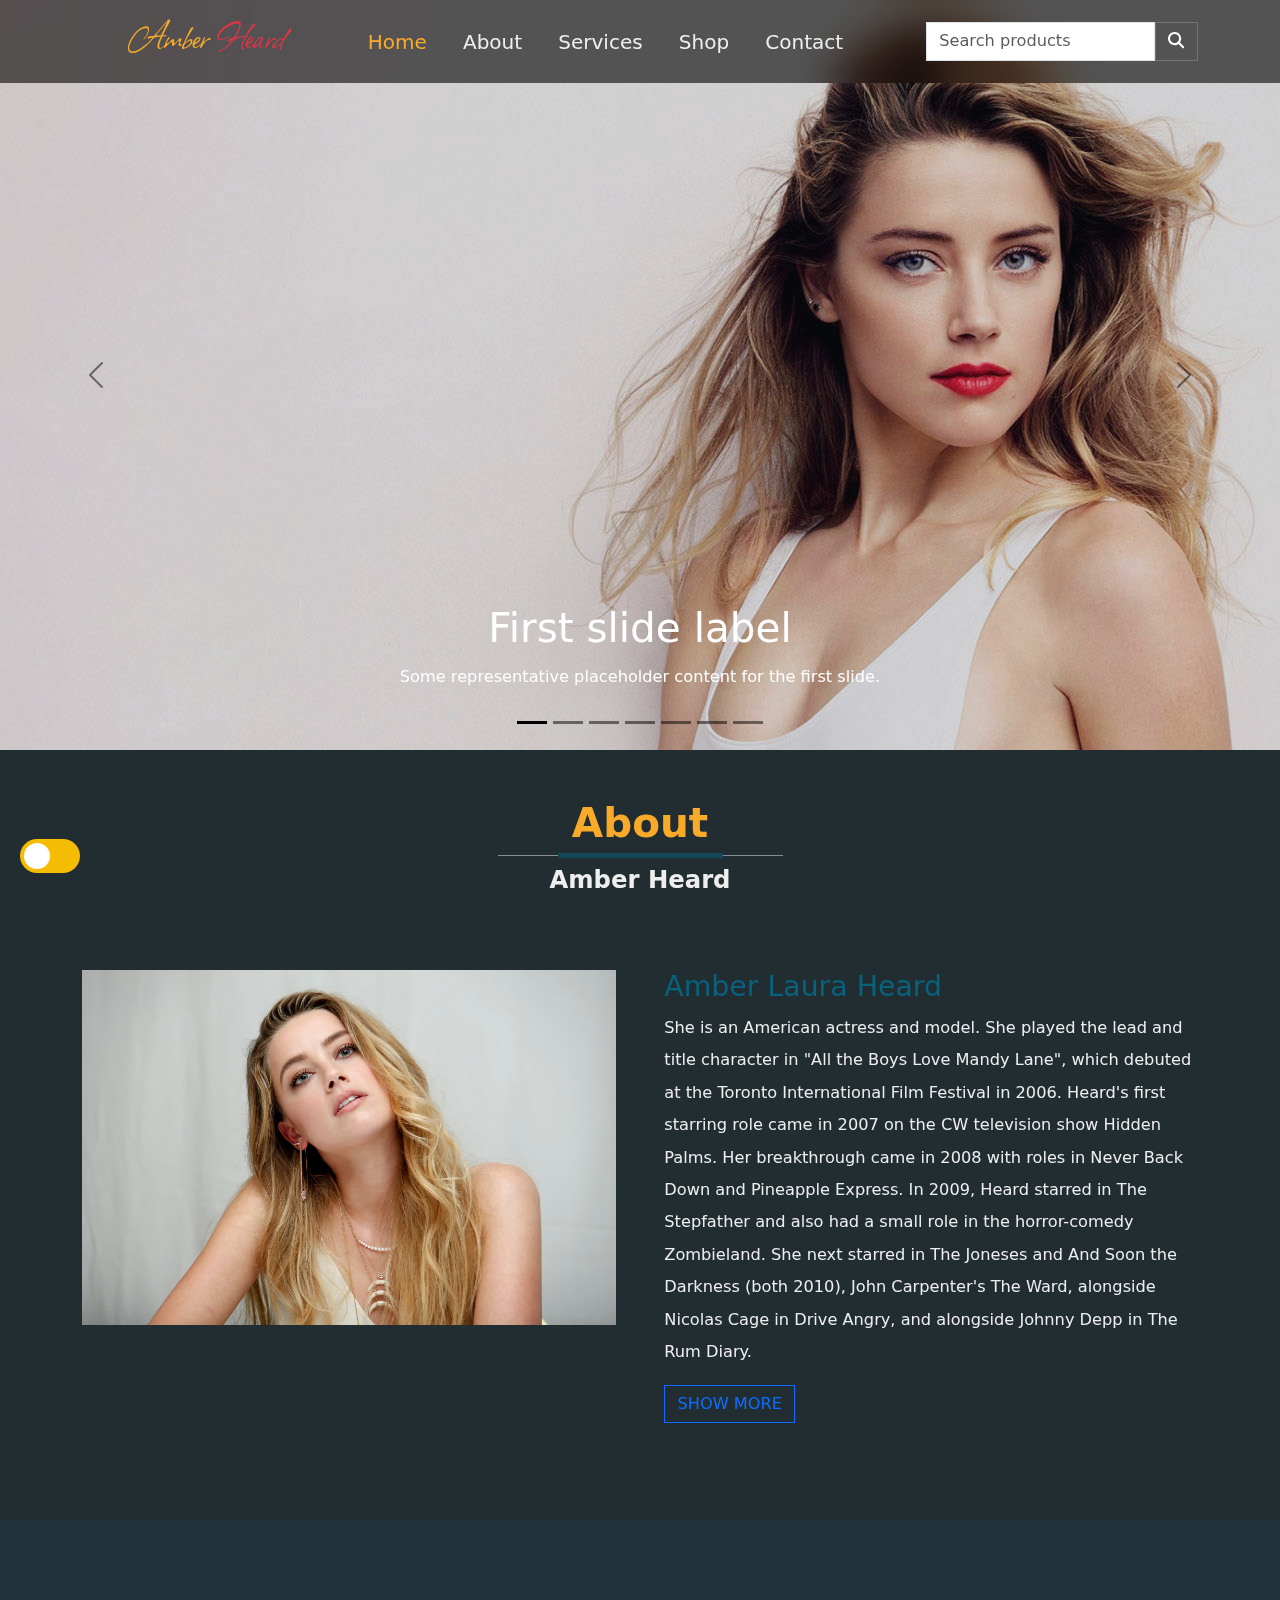
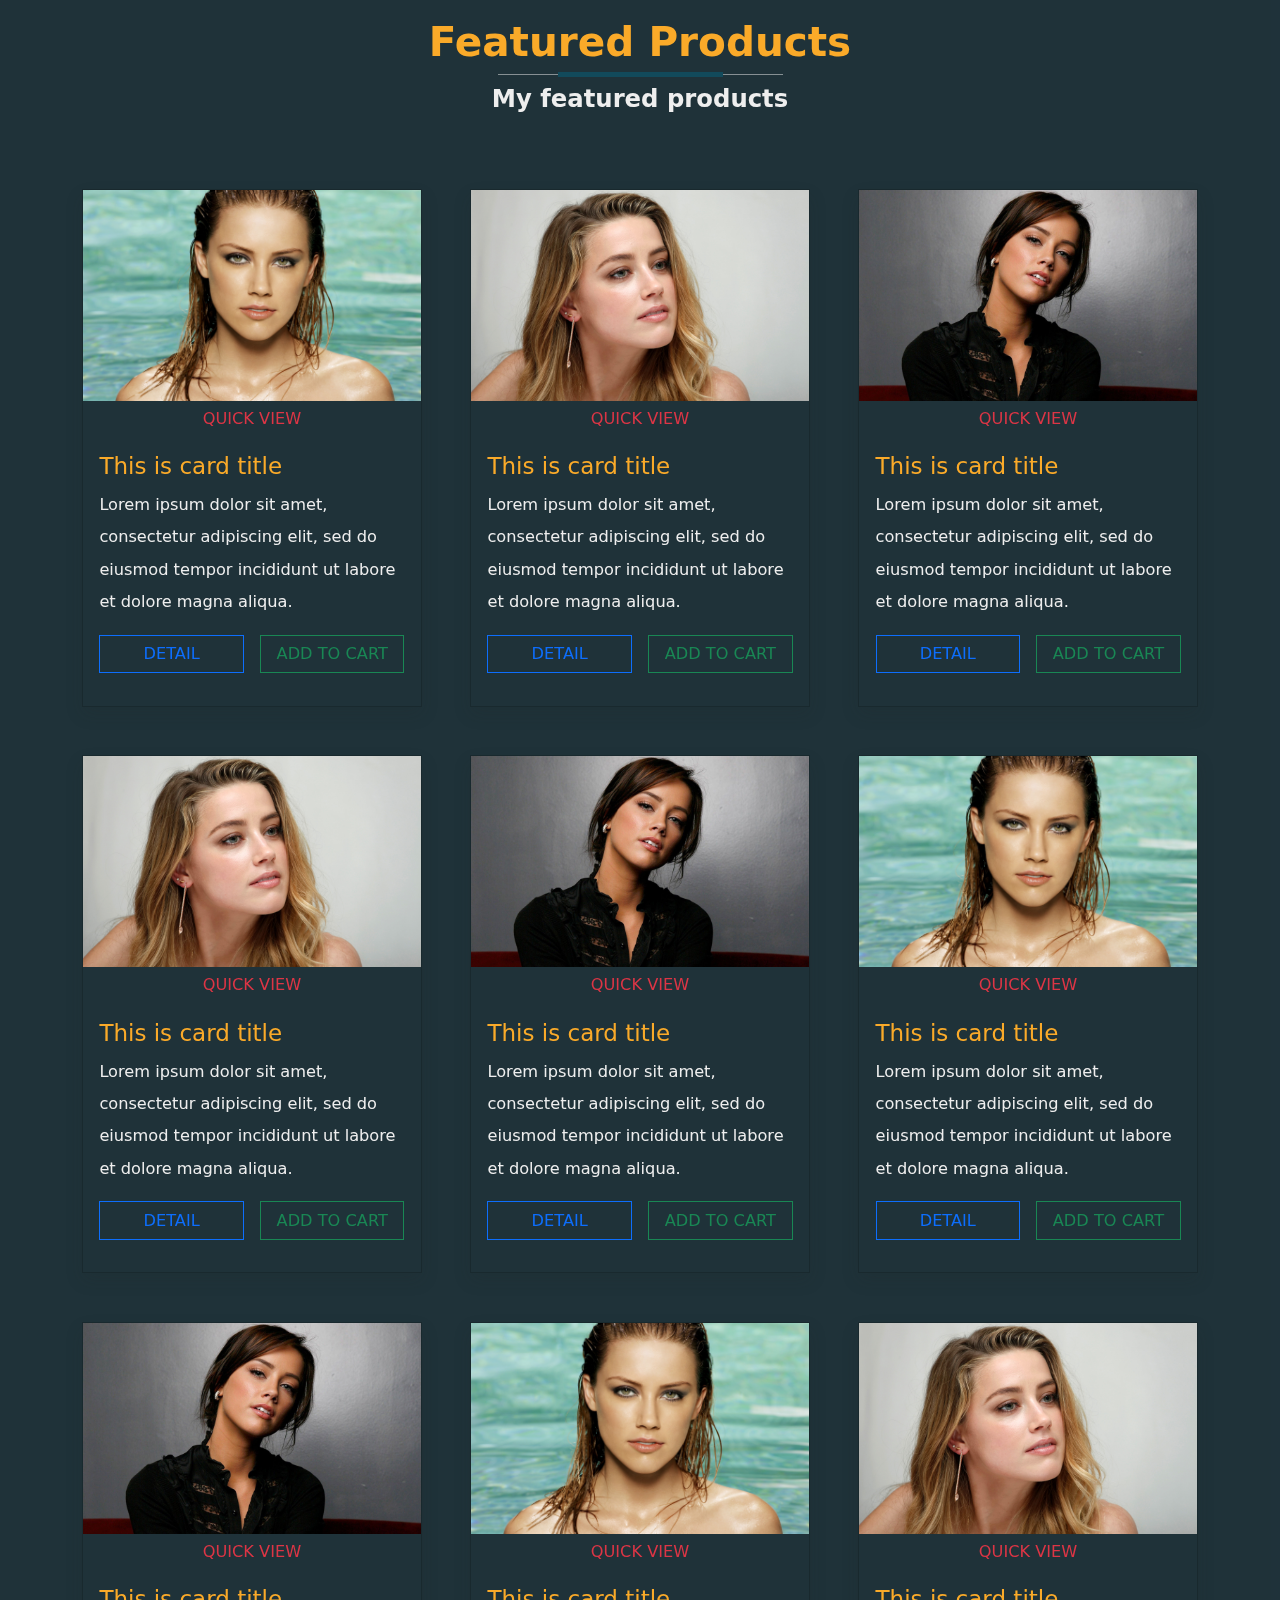
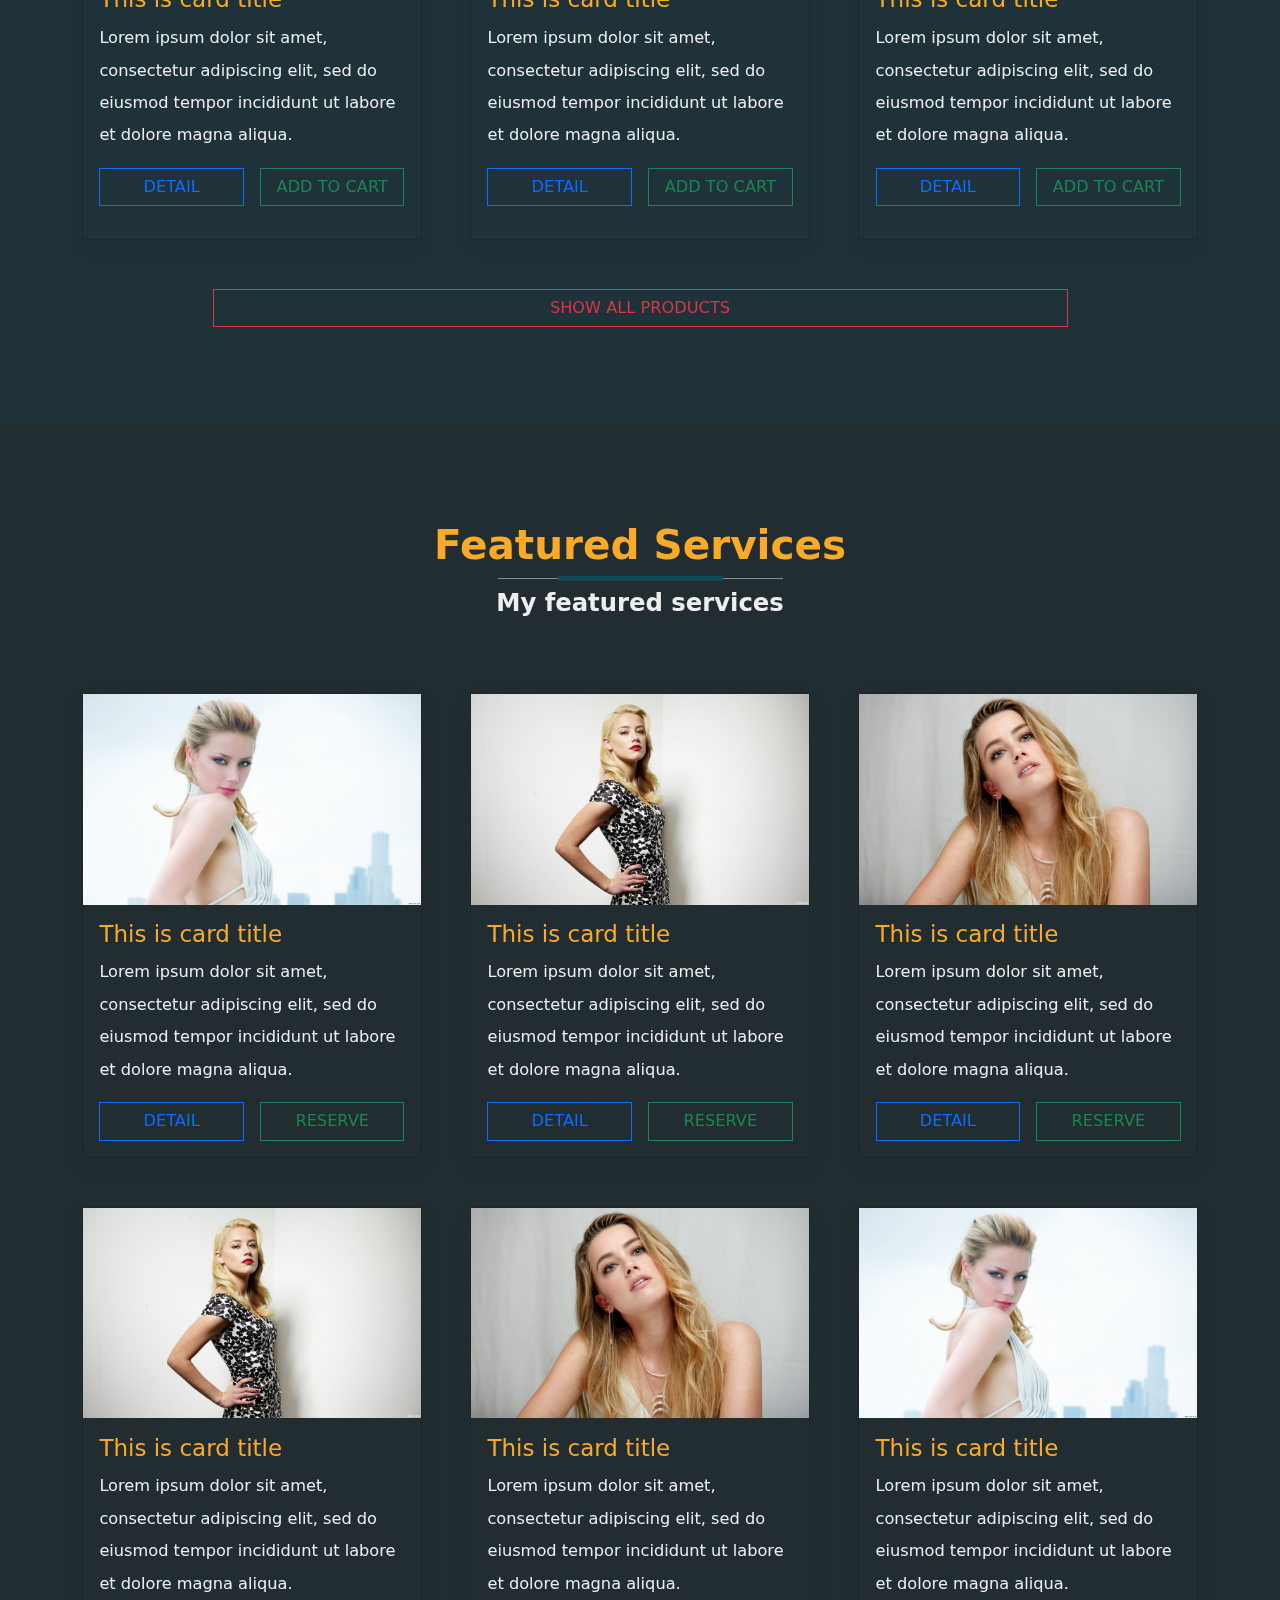
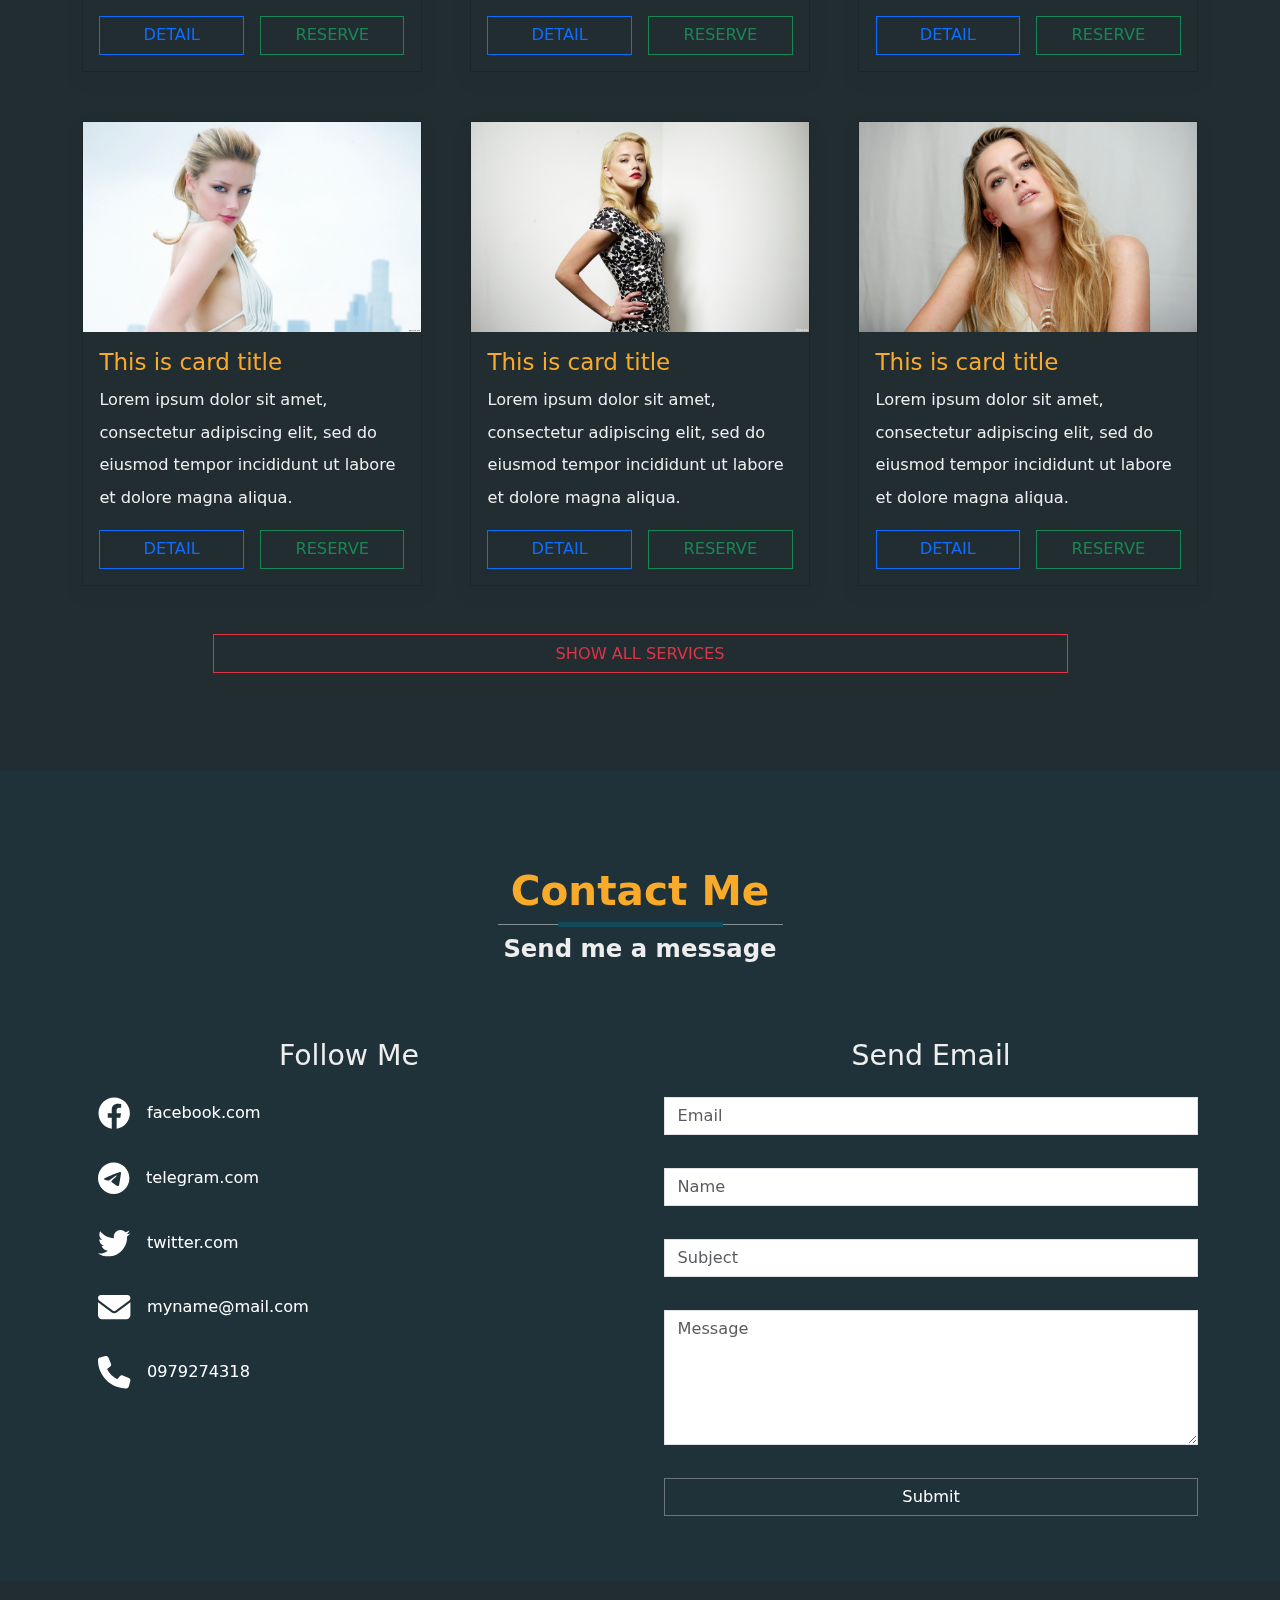
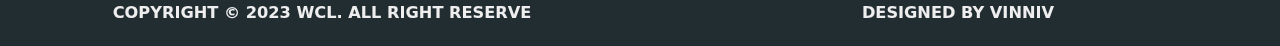
==== index.html @ 9880ac0d "02202023-3" ====
<!DOCTYPE html>
<html lang="en">

<head>
    <meta charset="UTF-8">
    <meta http-equiv="X-UA-Compatible" content="IE=edge">
    <meta name="viewport" content="width=device-width, initial-scale=1.0">
    <link rel="stylesheet" href="../css/bootstrap.min.css">
    <link rel="stylesheet" href="../css/style.css">
    <link rel="stylesheet" href="../css/toggle-mode.css">
    <link rel="stylesheet" href="../libs/font-awesome/css/all.min.css" class="rel">
    <link rel="stylesheet" href="../libs/animate/css/animate.min.css" class="rel">
    <title>Our CMS</title>
</head>

<body class="dark-mode">
    <div class="container-fluid p-0">
        <header>
            <div class="container-fluid v-bg-filter fixed-top">
                <div class="row">
                    <nav class="navbar navbar-expand-lg">
                        <div class="container">
                            <a id="logo" class="navbar-brand fw-bolder" href="./index.html">
                                <h1 class="v-color-link font-alison fs-1 px-5">Amber <span
                                        class="text-danger">Heard</span></h1>
                            </a>
                            <button class="navbar-toggler" type="button" data-bs-toggle="collapse"
                                data-bs-target="#navbarSupportedContent" aria-controls="navbarSupportedContent"
                                aria-expanded="false" aria-label="Toggle navigation">
                                <span class="navbar-toggler-icon"></span>
                            </button>
                            <div class="collapse navbar-collapse" id="navbarSupportedContent">
                                <ul class="navbar-nav me-auto mb-2 mb-lg-0">
                                    <li class="v-nav-item nav-item">
                                        <a class="v-nav-link nav-link v-active active" aria-current="page"
                                            href="./index.html">Home</a>
                                    </li>
                                    <li class="v-nav-item nav-item ">
                                        <a class="v-nav-link nav-link" href="./about.html">About</a>
                                    </li>
                                    <li class="v-nav-item nav-item ">
                                        <a class="v-nav-link nav-link" href="./services.html" role="button">
                                            Services
                                        </a>
                                    </li>
                                    <li class="v-nav-item nav-item ">
                                        <a class="v-nav-link nav-link" href="./shop.html" role="button">
                                            Shop
                                        </a>
                                    </li>
                                    <li class="v-nav-item nav-item">
                                        <a class="v-nav-link nav-link" href="./contact.html" role="button">
                                            Contact
                                        </a>
                                    </li>
                                </ul>
                                <form class="d-flex" role="search">
                                    <input class="form-control rounded-0" type="search" placeholder="Search products"
                                        aria-label="Search">
                                    <button class="btn btn-outline-secondary text-white rounded-0" type="submit"><i
                                            class="fa-solid fa-search"></i></button>
                                </form>
                            </div>
                        </div>
                    </nav>

                </div>
            </div>
        </header>
        <main>
            <div class="container-fluid p-0 h-50">
                <section id="slider" class="bg-dark ">
                    <div id="carouselExampleDark" class="carousel slide carousel-dark">
                        <div class="carousel-indicators">
                            <button type="button" data-bs-target="#carouselExampleDark" data-bs-slide-to="0"
                                class="active v-text-color" aria-current="true" aria-label="Slide 1"></button>
                            <button type="button" data-bs-target="#carouselExampleDark" data-bs-slide-to="1"
                                class="v-text-color" aria-label="Slide 2"></button>
                            <button type="button" data-bs-target="#carouselExampleDark" data-bs-slide-to="2"
                                class="v-text-color" aria-label="Slide 3"></button>
                            <button type="button" data-bs-target="#carouselExampleDark" data-bs-slide-to="3"
                                class="v-text-color" aria-label="Slide 4"></button>
                            <button type="button" data-bs-target="#carouselExampleDark" data-bs-slide-to="4"
                                class="v-text-color" aria-label="Slide 5"></button>
                            <button type="button" data-bs-target="#carouselExampleDark" data-bs-slide-to="5"
                                class="v-text-color" aria-label="Slide 6"></button>
                            <button type="button" data-bs-target="#carouselExampleDark" data-bs-slide-to="6"
                                class="v-text-color" aria-label="Slide 7"></button>
                        </div>
                        <div class="carousel-inner">
                            <div class="carousel-item active">
                                <img src="../images/1.jpg" class="d-block h-100" alt="...">
                                <div class="carousel-caption d-none d-md-block">
                                    <h5 class="fs-1 text-white">First slide label</h5>
                                    <p class="text-white">Some representative placeholder content for the first slide.
                                    </p>
                                </div>
                            </div>
                            <div class="carousel-item">
                                <img src="../images/2.jpg" class="d-block h-100" alt="...">
                                <div class="carousel-caption d-none d-md-block">
                                    <h5 class="fs-1 text-white">Second slide label</h5>
                                    <p class="text-white">Some representative placeholder content for the second slide.
                                    </p>
                                </div>
                            </div>
                            <div class="carousel-item">
                                <img src="../images/3.jpg" class="d-block h-100" alt="...">
                                <div class="carousel-caption d-none d-md-block">
                                    <h5 class="fs-1 text-white">Third slide label</h5>
                                    <p class="text-white">Some representative placeholder content for the third slide.
                                    </p>
                                </div>
                            </div>
                            <div class="carousel-item">
                                <img src="../images/4.jpg" class="d-block h-100" alt="...">
                                <div class="carousel-caption d-none d-md-block">
                                    <h5 class="fs-1 text-white">First slide label</h5>
                                    <p class="text-white">Some representative placeholder content for the first slide.
                                    </p>
                                </div>
                            </div>
                            <div class="carousel-item">
                                <img src="../images/5.jpg" class="d-block h-100" alt="...">
                                <div class="carousel-caption d-none d-md-block">
                                    <h5 class="fs-1 text-white">Second slide label</h5>
                                    <p class="text-white">Some representative placeholder content for the second slide.
                                    </p>
                                </div>
                            </div>
                            <div class="carousel-item">
                                <img src="../images/6.jpg" class="d-block h-100 w-auto" alt="...">
                                <div class="carousel-caption d-none d-md-block">
                                    <h5 class="fs-1 text-white">Third slide label</h5>
                                    <p class="text-white">Some representative placeholder content for the third slide.
                                    </p>
                                </div>
                            </div>
                            <div class="carousel-item">
                                <img src="../images/7.jpg" class="d-block h-100" alt="...">
                                <div class="carousel-caption d-none d-md-block">
                                    <h5 class="fs-1 text-white">Third slide label</h5>
                                    <p class="text-white">Some representative placeholder content for the third slide.
                                    </p>
                                </div>
                            </div>
                        </div>
                        <button class="carousel-control-prev" type="button" data-bs-target="#carouselExampleDark"
                            data-bs-slide="prev">
                            <span class="carousel-control-prev-icon" aria-hidden="true"></span>
                            <span class="visually-hidden">Previous</span>
                        </button>
                        <button class="carousel-control-next" type="button" data-bs-target="#carouselExampleDark"
                            data-bs-slide="next">
                            <span class="carousel-control-next-icon" aria-hidden="true"></span>
                            <span class="visually-hidden">Next</span>
                        </button>
                    </div>
                </section>
                <section id="about" class="py-5" data-theme="light">
                    <div class="container">
                        <div class="row text-center justify-content-center">
                            <h2 class="v-color-link font-inter fs-1 fw-bolder">About</h2>
                            <div class="w-25 v-divider"><span></span></div>
                            <p class="font-inter fs-4 fw-bold">Amber Heard</p>

                        </div>
                        <div class="row g-5 py-5">
                            <div class="col-md-6 col-sm-12">
                                <img src="../images/796149.jpg" alt="" width="100%">
                            </div>
                            <div class="col-md-6 col-sm-12 ">
                                <h3 class="v-color-title fs-3 ">Amber Laura Heard</h3>
                                <p>
                                    She is an American actress and model.
                                    She played the lead and title character in "All the Boys Love Mandy Lane", which
                                    debuted at the Toronto International Film Festival in 2006.
                                    Heard's first starring role came in 2007 on the CW television show Hidden Palms.
                                    Her breakthrough came in 2008 with roles in Never Back Down and Pineapple Express.
                                    In 2009, Heard starred in The Stepfather and also had a small role in the
                                    horror-comedy Zombieland.
                                    She next starred in The Joneses and And Soon the Darkness (both 2010), John
                                    Carpenter's The Ward,
                                    alongside Nicolas Cage in Drive Angry, and alongside Johnny Depp in The Rum Diary.
                                </p>
                                <a href="#" class="btn btn-outline-primary rounded-0"> <span class="text-uppercase">Show
                                        more</span></a>
                            </div>
                        </div>
                    </div>
                </section>
                <section id="featured" class="py-5 v-bg-highlight">
                    <div class="container">
                        <div class="row text-center justify-content-center py-5">
                            <h2 class="v-color-link font-inter fs-1 fw-bolder">Featured Products</h2>
                            <div class="w-25 v-divider"><span></span></div>
                            <p class="font-inter fs-4 fw-bold">My featured products</p>
                        </div>
                        <div class="row">
                            <div class="container">
                                <div class="row g-5 justify-content-center">
                                    <!--Start Item-->
                                    <div class="col-sm-12 col-md-6 col-lg-4">
                                        <div class="card rounded-0 bg-transparent shadow">
                                            <img src="../images/p1.jpg" alt="" width="100%" height="auto" />
                                            <div class="card-body pt-0 px-0">
                                                <button type="button"
                                                    class="btn btn-outline-danger border-0 rounded-0 w-100 text-uppercase"
                                                    data-bs-toggle="modal" data-bs-target="#quickViewContainer">
                                                    Quick View
                                                </button>
                                                <div class="p-3 card-content">
                                                    <h3 class="v-color-link">This is card title</h3>
                                                    <p class="card-text">Lorem ipsum dolor sit amet, consectetur
                                                        adipiscing elit, sed do eiusmod tempor incididunt ut labore et
                                                        dolore magna aliqua.
                                                    </p>
                                                    <div class="row g-3">
                                                        <div class="col-sm-6">
                                                            <a href="#" class="btn btn-outline-primary rounded-0 w-100">
                                                                <span class="text-uppercase">Detail</span>
                                                            </a>
                                                        </div>
                                                        <div class="col-sm-6">
                                                            <a href="#"
                                                                class="btn btn-outline-success rounded-0 w-100 ">
                                                                <span class="text-uppercase">Add to cart</span>
                                                            </a>
                                                        </div>
                                                    </div>
                                                </div>
                                            </div>
                                        </div>
                                    </div>
                                    <!--End Item-->
                                    <!--Start Item-->
                                    <div class="col-sm-12 col-md-6 col-lg-4">
                                        <div class="card rounded-0 bg-transparent shadow">
                                            <img src="../images/p2.jpg" alt="" width="100%" height="auto" />
                                            <div class="card-body pt-0 px-0">
                                                <button type="button"
                                                    class="btn btn-outline-danger border-0 rounded-0 w-100 text-uppercase"
                                                    data-bs-toggle="modal" data-bs-target="#quickViewContainer">
                                                    Quick View
                                                </button>
                                                <div class="p-3 card-content">
                                                    <h3 class="v-color-link">This is card title</h3>
                                                    <p class="card-text">Lorem ipsum dolor sit amet, consectetur
                                                        adipiscing elit, sed do eiusmod tempor incididunt ut labore et
                                                        dolore magna
                                                        aliqua.
                                                    </p>
                                                    <div class="row g-3">
                                                        <div class="col-sm-6">
                                                            <a href="#" class="btn btn-outline-primary rounded-0 w-100">
                                                                <span class="text-uppercase">Detail</span>
                                                            </a>
                                                        </div>
                                                        <div class="col-sm-6">
                                                            <a href="#"
                                                                class="btn btn-outline-success rounded-0 w-100 ">
                                                                <span class="text-uppercase">Add to cart</span>
                                                            </a>
                                                        </div>
                                                    </div>
                                                </div>
                                            </div>
                                        </div>
                                    </div>
                                    <!--End Item-->
                                    <!--Start Item-->
                                    <div class="col-sm-12 col-md-6 col-lg-4">
                                        <div class="card rounded-0 bg-transparent shadow">
                                            <img src="../images/p4.jpg" alt="" width="100%" height="auto" />
                                            <div class="card-body pt-0 px-0">
                                                <button type="button"
                                                    class="btn btn-outline-danger border-0 rounded-0 w-100 text-uppercase"
                                                    data-bs-toggle="modal" data-bs-target="#quickViewContainer">
                                                    Quick View
                                                </button>
                                                <div class="p-3 card-content">
                                                    <h3 class="v-color-link">This is card title</h3>
                                                    <p class="card-text">Lorem ipsum dolor sit amet, consectetur
                                                        adipiscing elit, sed do eiusmod tempor incididunt ut labore et
                                                        dolore magna
                                                        aliqua.
                                                    </p>
                                                    <div class="row g-3">
                                                        <div class="col-sm-6">
                                                            <a href="#" class="btn btn-outline-primary rounded-0 w-100">
                                                                <span class="text-uppercase">Detail</span>
                                                            </a>
                                                        </div>
                                                        <div class="col-sm-6">
                                                            <a href="#"
                                                                class="btn btn-outline-success rounded-0 w-100 ">
                                                                <span class="text-uppercase">Add to cart</span>
                                                            </a>
                                                        </div>
                                                    </div>
                                                </div>
                                            </div>
                                        </div>
                                    </div>
                                    <!--End Item-->
                                    <!--Start Item-->
                                    <div class="col-sm-12 col-md-6 col-lg-4">
                                        <div class="card rounded-0 bg-transparent shadow">
                                            <img src="../images/p2.jpg" alt="" width="100%" height="auto" />
                                            <div class="card-body pt-0 px-0">
                                                <button type="button"
                                                    class="btn btn-outline-danger border-0 rounded-0 w-100 text-uppercase"
                                                    data-bs-toggle="modal" data-bs-target="#quickViewContainer">
                                                    Quick View
                                                </button>
                                                <div class="p-3 card-content">
                                                    <h3 class="v-color-link">This is card title</h3>
                                                    <p class="card-text">Lorem ipsum dolor sit amet, consectetur
                                                        adipiscing elit, sed do eiusmod tempor incididunt ut labore et
                                                        dolore magna
                                                        aliqua.
                                                    </p>
                                                    <div class="row g-3">
                                                        <div class="col-sm-6">
                                                            <a href="#" class="btn btn-outline-primary rounded-0 w-100">
                                                                <span class="text-uppercase">Detail</span>
                                                            </a>
                                                        </div>
                                                        <div class="col-sm-6">
                                                            <a href="#"
                                                                class="btn btn-outline-success rounded-0 w-100 ">
                                                                <span class="text-uppercase">Add to cart</span>
                                                            </a>
                                                        </div>
                                                    </div>
                                                </div>
                                            </div>
                                        </div>
                                    </div>
                                    <!--End Item-->
                                    <!--Start Item-->
                                    <div class="col-sm-12 col-md-6 col-lg-4">
                                        <div class="card rounded-0 bg-transparent shadow">
                                            <img src="../images/p4.jpg" alt="" width="100%" height="auto" />
                                            <div class="card-body pt-0 px-0">
                                                <button type="button"
                                                    class="btn btn-outline-danger border-0 rounded-0 w-100 text-uppercase"
                                                    data-bs-toggle="modal" data-bs-target="#quickViewContainer">
                                                    Quick View
                                                </button>
                                                <div class="p-3 card-content">
                                                    <h3 class="v-color-link">This is card title</h3>
                                                    <p class="card-text">Lorem ipsum dolor sit amet, consectetur
                                                        adipiscing elit, sed do eiusmod tempor incididunt ut labore et
                                                        dolore magna
                                                        aliqua.
                                                    </p>
                                                    <div class="row g-3">
                                                        <div class="col-sm-6">
                                                            <a href="#" class="btn btn-outline-primary rounded-0 w-100">
                                                                <span class="text-uppercase">Detail</span>
                                                            </a>
                                                        </div>
                                                        <div class="col-sm-6">
                                                            <a href="#"
                                                                class="btn btn-outline-success rounded-0 w-100 ">
                                                                <span class="text-uppercase">Add to cart</span>
                                                            </a>
                                                        </div>
                                                    </div>
                                                </div>
                                            </div>
                                        </div>
                                    </div>
                                    <!--End Item-->
                                    <!--Start Item-->
                                    <div class="col-sm-12 col-md-6 col-lg-4">
                                        <div class="card rounded-0 bg-transparent shadow">
                                            <img src="../images/p1.jpg" alt="" width="100%" height="auto" />
                                            <div class="card-body pt-0 px-0">
                                                <button type="button"
                                                    class="btn btn-outline-danger border-0 rounded-0 w-100 text-uppercase"
                                                    data-bs-toggle="modal" data-bs-target="#quickViewContainer">
                                                    Quick View
                                                </button>
                                                <div class="p-3 card-content">
                                                    <h3 class="v-color-link">This is card title</h3>
                                                    <p class="card-text">Lorem ipsum dolor sit amet, consectetur
                                                        adipiscing elit, sed do eiusmod tempor incididunt ut labore et
                                                        dolore magna
                                                        aliqua.
                                                    </p>
                                                    <div class="row g-3">
                                                        <div class="col-sm-6">
                                                            <a href="#" class="btn btn-outline-primary rounded-0 w-100">
                                                                <span class="text-uppercase">Detail</span>
                                                            </a>
                                                        </div>
                                                        <div class="col-sm-6">
                                                            <a href="#"
                                                                class="btn btn-outline-success rounded-0 w-100 ">
                                                                <span class="text-uppercase">Add to cart</span>
                                                            </a>
                                                        </div>
                                                    </div>
                                                </div>
                                            </div>
                                        </div>
                                    </div>
                                    <!--End Item-->
                                    <!--Start Item-->
                                    <div class="col-sm-12 col-md-6 col-lg-4">
                                        <div class="card rounded-0 bg-transparent shadow">
                                            <img src="../images/p4.jpg" alt="" width="100%" height="auto" />
                                            <div class="card-body pt-0 px-0">
                                                <button type="button"
                                                    class="btn btn-outline-danger border-0 rounded-0 w-100 text-uppercase"
                                                    data-bs-toggle="modal" data-bs-target="#quickViewContainer">
                                                    Quick View
                                                </button>
                                                <div class="p-3 card-content">
                                                    <h3 class="v-color-link">This is card title</h3>
                                                    <p class="card-text">Lorem ipsum dolor sit amet, consectetur
                                                        adipiscing elit, sed do eiusmod tempor incididunt ut labore et
                                                        dolore magna
                                                        aliqua.
                                                    </p>
                                                    <div class="row g-3">
                                                        <div class="col-sm-6">
                                                            <a href="#" class="btn btn-outline-primary rounded-0 w-100">
                                                                <span class="text-uppercase">Detail</span>
                                                            </a>
                                                        </div>
                                                        <div class="col-sm-6">
                                                            <a href="#"
                                                                class="btn btn-outline-success rounded-0 w-100 ">
                                                                <span class="text-uppercase">Add to cart</span>
                                                            </a>
                                                        </div>
                                                    </div>
                                                </div>
                                            </div>
                                        </div>
                                    </div>
                                    <!--End Item-->
                                    <!--Start Item-->
                                    <div class="col-sm-12 col-md-6 col-lg-4">
                                        <div class="card rounded-0 bg-transparent shadow">
                                            <img src="../images/p1.jpg" alt="" width="100%" height="auto" />
                                            <div class="card-body pt-0 px-0 border-0">
                                                <button type="button"
                                                    class="btn btn-outline-danger border-0 rounded-0 w-100 text-uppercase"
                                                    data-bs-toggle="modal" data-bs-target="#quickViewContainer">
                                                    Quick View
                                                </button>
                                                <div class="p-3 card-content">
                                                    <h3 class="v-color-link">This is card title</h3>
                                                    <p class="card-text">Lorem ipsum dolor sit amet, consectetur
                                                        adipiscing elit, sed do eiusmod tempor incididunt ut labore et
                                                        dolore magna
                                                        aliqua.
                                                    </p>
                                                    <div class="row g-3">
                                                        <div class="col-sm-6">
                                                            <a href="#" class="btn btn-outline-primary rounded-0 w-100">
                                                                <span class="text-uppercase">Detail</span>
                                                            </a>
                                                        </div>
                                                        <div class="col-sm-6">
                                                            <a href="#"
                                                                class="btn btn-outline-success rounded-0 w-100 ">
                                                                <span class="text-uppercase">Add to cart</span>
                                                            </a>
                                                        </div>
                                                    </div>
                                                </div>
                                            </div>
                                        </div>
                                    </div>
                                    <!--End Item-->
                                    <!--Start Item-->
                                    <div class="col-sm-12 col-md-6 col-lg-4">
                                        <div class="card rounded-0 bg-transparent shadow">
                                            <img src="../images/p2.jpg" alt="" width="100%" height="auto" />
                                            <div class="card-body pt-0 px-0">
                                                <button type="button"
                                                    class="btn btn-outline-danger border-0 rounded-0 w-100 text-uppercase"
                                                    data-bs-toggle="modal" data-bs-target="#quickViewContainer">
                                                    Quick View
                                                </button>
                                                <div class="p-3 card-content">
                                                    <h3 class="v-color-link">This is card title</h3>
                                                    <p class="card-text">Lorem ipsum dolor sit amet, consectetur
                                                        adipiscing elit, sed do eiusmod tempor incididunt ut labore et
                                                        dolore magna
                                                        aliqua.
                                                    </p>
                                                    <div class="row g-3">
                                                        <div class="col-sm-6">
                                                            <a href="#" class="btn btn-outline-primary rounded-0 w-100">
                                                                <span class="text-uppercase">Detail</span>
                                                            </a>
                                                        </div>
                                                        <div class="col-sm-6">
                                                            <a href="#"
                                                                class="btn btn-outline-success rounded-0 w-100 ">
                                                                <span class="text-uppercase">Add to cart</span>
                                                            </a>
                                                        </div>
                                                    </div>
                                                </div>
                                            </div>
                                        </div>
                                    </div>
                                    <!--End Item-->
                                </div>
                                <!--End Featured Products List-->
                                <div class="row py-5 justify-content-center">
                                    <a href="./shop.html" class="btn btn-outline-danger w-75 rounded-0"><span
                                            class="text-uppercase">Show all products</span></a>
                                </div>
                            </div>
                        </div>
                    </div>
                </section>
                <section id="services" class="py-5">
                    <div class="container">
                        <div class="row text-center justify-content-center py-5">
                            <h2 class="v-color-link font-inter fs-1 fw-bolder">Featured Services</h2>
                            <div class="w-25 v-divider"><span></span></div>
                            <p class="font-inter fs-4 fw-bold">My featured services</p>
                        </div>
                        <div class="row">
                            <div class="container">
                                <div class="row g-5 justify-content-center">
                                    <!--Start Item-->
                                    <div class="col-sm-12 col-md-6 col-lg-4">
                                        <div class="card rounded-0 bg-transparent shadow">
                                            <img src="../images/s1.jpg" alt="" width="100%" height="auto" />
                                            <div class="card-body">
                                                <h3 class="v-color-link">This is card title</h3>
                                                <p class="card-text">Lorem ipsum dolor sit amet, consectetur
                                                    adipiscing elit, sed do eiusmod tempor incididunt ut labore et
                                                    dolore magna aliqua.
                                                </p>
                                                <div class="row g-3">
                                                    <div class="col-sm-6">
                                                        <a href="#" class="btn btn-outline-primary rounded-0 w-100">
                                                            <span class="text-uppercase">Detail</span>
                                                        </a>
                                                    </div>
                                                    <div class="col-sm-6">
                                                        <a href="#" class="btn btn-outline-success rounded-0 w-100 ">
                                                            <span class="text-uppercase">Reserve</span>
                                                        </a>
                                                    </div>
                                                </div>
                                            </div>
                                        </div>
                                    </div>
                                    <!--End Item-->
                                    <!--Start Item-->
                                    <div class="col-sm-12 col-md-6 col-lg-4">
                                        <div class="card rounded-0 bg-transparent shadow">
                                            <img src="../images/s2.jpg" alt="" width="100%" height="auto" />
                                            <div class="card-body">
                                                <h3 class="v-color-link">This is card title</h3>
                                                <p class="card-text">Lorem ipsum dolor sit amet, consectetur
                                                    adipiscing elit, sed do eiusmod tempor incididunt ut labore et
                                                    dolore magna
                                                    aliqua.
                                                </p>
                                                <div class="row g-3">
                                                    <div class="col-sm-6">
                                                        <a href="#" class="btn btn-outline-primary rounded-0 w-100">
                                                            <span class="text-uppercase">Detail</span>
                                                        </a>
                                                    </div>
                                                    <div class="col-sm-6">
                                                        <a href="#" class="btn btn-outline-success rounded-0 w-100 ">
                                                            <span class="text-uppercase">Reserve</span>
                                                        </a>
                                                    </div>
                                                </div>
                                            </div>
                                        </div>
                                    </div>
                                    <!--End Item-->
                                    <!--Start Item-->
                                    <div class="col-sm-12 col-md-6 col-lg-4">
                                        <div class="card rounded-0 bg-transparent shadow">
                                            <img src="../images/s3.jpg" alt="" width="100%" height="auto" />
                                            <div class="card-body">
                                                <h3 class="v-color-link">This is card title</h3>
                                                <p class="card-text">Lorem ipsum dolor sit amet, consectetur
                                                    adipiscing elit, sed do eiusmod tempor incididunt ut labore et
                                                    dolore magna
                                                    aliqua.
                                                </p>
                                                <div class="row g-3">
                                                    <div class="col-sm-6">
                                                        <a href="#" class="btn btn-outline-primary rounded-0 w-100">
                                                            <span class="text-uppercase">Detail</span>
                                                        </a>
                                                    </div>
                                                    <div class="col-sm-6">
                                                        <a href="#" class="btn btn-outline-success rounded-0 w-100 ">
                                                            <span class="text-uppercase">Reserve</span>
                                                        </a>
                                                    </div>
                                                </div>
                                            </div>
                                        </div>
                                    </div>
                                    <!--End Item-->
                                    <!--Start Item-->
                                    <div class="col-sm-12 col-md-6 col-lg-4">
                                        <div class="card rounded-0 bg-transparent shadow">
                                            <img src="../images/s2.jpg" alt="" width="100%" height="auto" />
                                            <div class="card-body">
                                                <h3 class="v-color-link">This is card title</h3>
                                                <p class="card-text">Lorem ipsum dolor sit amet, consectetur
                                                    adipiscing elit, sed do eiusmod tempor incididunt ut labore et
                                                    dolore magna
                                                    aliqua.
                                                </p>
                                                <div class="row g-3">
                                                    <div class="col-sm-6">
                                                        <a href="#" class="btn btn-outline-primary rounded-0 w-100">
                                                            <span class="text-uppercase">Detail</span>
                                                        </a>
                                                    </div>
                                                    <div class="col-sm-6">
                                                        <a href="#" class="btn btn-outline-success rounded-0 w-100 ">
                                                            <span class="text-uppercase">Reserve</span>
                                                        </a>
                                                    </div>
                                                </div>
                                            </div>
                                        </div>
                                    </div>
                                    <!--End Item-->
                                    <!--Start Item-->
                                    <div class="col-sm-12 col-md-6 col-lg-4">
                                        <div class="card rounded-0 bg-transparent shadow">
                                            <img src="../images/s3.jpg" alt="" width="100%" height="auto" />
                                            <div class="card-body">
                                                <h3 class="v-color-link">This is card title</h3>
                                                <p class="card-text">Lorem ipsum dolor sit amet, consectetur
                                                    adipiscing elit, sed do eiusmod tempor incididunt ut labore et
                                                    dolore magna
                                                    aliqua.
                                                </p>
                                                <div class="row g-3">
                                                    <div class="col-sm-6">
                                                        <a href="#" class="btn btn-outline-primary rounded-0 w-100">
                                                            <span class="text-uppercase">Detail</span>
                                                        </a>
                                                    </div>
                                                    <div class="col-sm-6">
                                                        <a href="#" class="btn btn-outline-success rounded-0 w-100 ">
                                                            <span class="text-uppercase">Reserve</span>
                                                        </a>
                                                    </div>
                                                </div>
                                            </div>
                                        </div>
                                    </div>
                                    <!--End Item-->
                                    <!--Start Item-->
                                    <div class="col-sm-12 col-md-6 col-lg-4">
                                        <div class="card rounded-0 bg-transparent shadow">
                                            <img src="../images/s1.jpg" alt="" width="100%" height="auto" />
                                            <div class="card-body">
                                                <h3 class="v-color-link">This is card title</h3>
                                                <p class="card-text">Lorem ipsum dolor sit amet, consectetur
                                                    adipiscing elit, sed do eiusmod tempor incididunt ut labore et
                                                    dolore magna
                                                    aliqua.
                                                </p>
                                                <div class="row g-3">
                                                    <div class="col-sm-6">
                                                        <a href="#" class="btn btn-outline-primary rounded-0 w-100">
                                                            <span class="text-uppercase">Detail</span>
                                                        </a>
                                                    </div>
                                                    <div class="col-sm-6">
                                                        <a href="#" class="btn btn-outline-success rounded-0 w-100 ">
                                                            <span class="text-uppercase">Reserve</span>
                                                        </a>
                                                    </div>
                                                </div>
                                            </div>
                                        </div>
                                    </div>
                                    <!--End Item-->
                                    <!--Start Item-->
                                    <div class="col-sm-12 col-md-6 col-lg-4">
                                        <div class="card rounded-0 bg-transparent shadow">
                                            <img src="../images/s1.jpg" alt="" width="100%" height="auto" />
                                            <div class="card-body">
                                                <h3 class="v-color-link">This is card title</h3>
                                                <p class="card-text">Lorem ipsum dolor sit amet, consectetur
                                                    adipiscing elit, sed do eiusmod tempor incididunt ut labore et
                                                    dolore magna
                                                    aliqua.
                                                </p>
                                                <div class="row g-3">
                                                    <div class="col-sm-6">
                                                        <a href="#" class="btn btn-outline-primary rounded-0 w-100">
                                                            <span class="text-uppercase">Detail</span>
                                                        </a>
                                                    </div>
                                                    <div class="col-sm-6">
                                                        <a href="#" class="btn btn-outline-success rounded-0 w-100 ">
                                                            <span class="text-uppercase">Reserve</span>
                                                        </a>
                                                    </div>
                                                </div>
                                            </div>
                                        </div>
                                    </div>
                                    <!--End Item-->
                                    <!--Start Item-->
                                    <div class="col-sm-12 col-md-6 col-lg-4">
                                        <div class="card rounded-0 bg-transparent shadow">
                                            <img src="../images/s2.jpg" alt="" width="100%" height="auto" />
                                            <div class="card-body">
                                                <h3 class="v-color-link">This is card title</h3>
                                                <p class="card-text">Lorem ipsum dolor sit amet, consectetur
                                                    adipiscing elit, sed do eiusmod tempor incididunt ut labore et
                                                    dolore magna
                                                    aliqua.
                                                </p>
                                                <div class="row g-3">
                                                    <div class="col-sm-6">
                                                        <a href="#" class="btn btn-outline-primary rounded-0 w-100">
                                                            <span class="text-uppercase">Detail</span>
                                                        </a>
                                                    </div>
                                                    <div class="col-sm-6">
                                                        <a href="#" class="btn btn-outline-success rounded-0 w-100 ">
                                                            <span class="text-uppercase">Reserve</span>
                                                        </a>
                                                    </div>
                                                </div>
                                            </div>
                                        </div>
                                    </div>
                                    <!--End Item-->
                                    <!--Start Item-->
                                    <div class="col-sm-12 col-md-6 col-lg-4">
                                        <div class="card rounded-0 bg-transparent shadow">
                                            <img src="../images/s3.jpg" alt="" width="100%" height="auto" />
                                            <div class="card-body">
                                                <h3 class="v-color-link">This is card title</h3>
                                                <p class="card-text">Lorem ipsum dolor sit amet, consectetur
                                                    adipiscing elit, sed do eiusmod tempor incididunt ut labore et
                                                    dolore magna
                                                    aliqua.
                                                </p>
                                                <div class="row g-3">
                                                    <div class="col-sm-6">
                                                        <a href="#" class="btn btn-outline-primary rounded-0 w-100">
                                                            <span class="text-uppercase">Detail</span>
                                                        </a>
                                                    </div>
                                                    <div class="col-sm-6">
                                                        <a href="#" class="btn btn-outline-success rounded-0 w-100 ">
                                                            <span class="text-uppercase">Reserve</span>
                                                        </a>
                                                    </div>
                                                </div>
                                            </div>
                                        </div>
                                    </div>
                                    <!--End Item-->
                                </div>
                                <div class="row py-5 justify-content-center">
                                    <a href="./services.html" class="btn btn-outline-danger w-75 rounded-0"><span
                                            class="text-uppercase">Show all services</span></a>
                                </div>
                            </div>
                        </div>
                    </div>
                </section>
                <section id="contact" class="py-5 v-bg-highlight">
                    <div class="container">
                        <div class="row text-center justify-content-center py-5">
                            <h2 class="v-color-link font-inter fs-1 fw-bolder">Contact Me</h2>
                            <div class="w-25 v-divider"><span></span></div>
                            <p class="font-inter fs-4 fw-bold">Send me a message</p>
                        </div>
                        <div class="row g-5">
                            <div class="col-md-6 col-sm-12">
                                <h2 class="v-color-light fs-3 text-center">Follow Me</h2>
                                <ul class="list-group list-group-flush ">
                                    <li class="list-group-item bg-transparent p-3 d-flex align-items-center border-0">
                                        <i class="fa-brands fa-facebook fa-2x v-text-color"></i>
                                        <span class="px-3 v-text-color">facebook.com</span>
                                    </li>
                                    <li class="list-group-item bg-transparent p-3 d-flex align-items-center border-0"><i
                                            class="fa-brands fa-telegram fa-2x v-text-color"></i>
                                        <span class="px-3 v-text-color">telegram.com</span>
                                    </li>
                                    <li class="list-group-item bg-transparent p-3 d-flex align-items-center border-0"><i
                                            class="fa-brands fa-twitter fa-2x v-text-color"></i>
                                        <span class="px-3 v-text-color">twitter.com</span>
                                    </li>
                                    <li class="list-group-item bg-transparent p-3 d-flex align-items-center border-0"><i
                                            class="fa-solid fa-envelope fa-2x v-text-color"></i>
                                        <span class="px-3 v-text-color">myname@mail.com</span>
                                    </li>
                                    <li class="list-group-item bg-transparent p-3 d-flex align-items-center border-0"><i
                                            class="fa-solid fa-phone fa-2x v-text-color"></i>
                                        <span class="px-3 v-text-color">0979274318</span>
                                    </li>
                                </ul>
                            </div>
                            <div class="col-md-6 col-sm-12">
                                <h2 class="v-color-light fs-3 text-center">Send Email</h2>
                                <form action="#">
                                    <div class="form-group py-3">
                                        <input type="text" class="form-control rounded-0" name="email"
                                            placeholder="Email">
                                    </div>
                                    <div class="form-group py-3">
                                        <input type="text" class="form-control rounded-0" name="name"
                                            placeholder="Name">
                                    </div>
                                    <div class="form-group py-3">
                                        <input type="text" class="form-control rounded-0" name="email"
                                            placeholder="Subject">
                                    </div>
                                    <div class="form-group py-3">
                                        <textarea id="exampleFormControlTextarea1" rows="5"
                                            class="form-control rounded-0" name="message"
                                            placeholder="Message"></textarea>
                                    </div>
                                    <div class="form-group py-3">
                                        <input type="button"
                                            class="btn btn-outline-secondary rounded-0 w-100 v-text-color" name="email"
                                            value="Submit">
                                    </div>
                                </form>
                            </div>
                        </div>
                    </div>
                </section>
                <section id="quick-view-modal">
                    <div class="modal fade" id="quickViewContainer" tabindex="-1" aria-labelledby="quickViewContainer"
                        aria-hidden="true">
                        <div class="modal-dialog modal-xl modal-dialog-centered">
                            <div class="modal-content rounded-0 shadow">
                                <div class="modal-header rounded-0 bg-danger text-white">
                                    <span class="modal-title fs-5" id="">Product Quick View</span>
                                    <button type="button" class="btn-close" data-bs-dismiss="modal"
                                        aria-label="Close"></button>
                                </div>
                                <div class="modal-body">
                                    <div class="row g-3">
                                        <div class="col-md-6 col-sm-12">
                                            <div id="productImages" class="carousel slide carousel-dark">
                                                <div class="carousel-indicators">
                                                    <button type="button" data-bs-target="#productImages" data-bs-slide-to="0"
                                                        class="active v-text-color" aria-current="true" aria-label="Slide 1"></button>
                                                    <button type="button" data-bs-target="#productImages" data-bs-slide-to="1"
                                                        class="v-text-color" aria-label="Slide 2"></button>
                                                    <button type="button" data-bs-target="#productImages" data-bs-slide-to="2"
                                                        class="v-text-color" aria-label="Slide 3"></button>
                                                    <button type="button" data-bs-target="#productImages" data-bs-slide-to="3"
                                                        class="v-text-color" aria-label="Slide 4"></button>
                                                </div>
                                                <div class="carousel-inner">
                                                    <div class="carousel-item active">
                                                        <img src="../images/p1.jpg" class="d-block w-100" alt="...">
                                                    </div>
                                                    <div class="carousel-item">
                                                        <img src="../images/p2.jpg" class="d-block w-100" alt="...">
                                                    </div>
                                                    <div class="carousel-item">
                                                        <img src="../images/p3.jpg" class="d-block w-100" alt="...">

                                                    </div>
                                                    <div class="carousel-item">
                                                        <img src="../images/p4.jpg" class="d-block w-100" alt="...">
                                                    </div>
                                                </div>
                                                <button class="carousel-control-prev" type="button" data-bs-target="#productImages"
                                                    data-bs-slide="prev">
                                                    <span class="carousel-control-prev-icon" aria-hidden="true"></span>
                                                    <span class="visually-hidden">Previous</span>
                                                </button>
                                                <button class="carousel-control-next" type="button" data-bs-target="#productImages"
                                                    data-bs-slide="next">
                                                    <span class="carousel-control-next-icon" aria-hidden="true"></span>
                                                    <span class="visually-hidden">Next</span>
                                                </button>
                                            </div>
                                        </div>
                                        <div class="col-md-6 col-sm-12">
                                            <div class="row">
                                                <h4 class="modal-title fs-5" id="">Product Name</h4>
                                                <h4 class="modal-title fs-5" id="">Price: $230.000</h4>
                                                <p class="card-text">Lorem ipsum dolor sit amet, consectetur
                                                    adipiscing elit, sed do eiusmod tempor incididunt ut labore et
                                                    dolore magna
                                                    aliqua.
                                                    Lorem ipsum dolor sit amet, consectetur
                                                    adipiscing elit, sed do eiusmod tempor incididunt ut labore et
                                                    dolore magna
                                                    aliqua. 
                                                </p>
                                            </div>
                                            
                                            <div class="row g-3 py-3">
                                                <div class="col-sm-6">
                                                    <input class="form-control rounded-0" type="number" name="quantity" id="productQuantity">
                                                </div>
                                                <div class="col-sm-6">
                                                    <a href="#" class="btn btn-outline-success rounded-0"> Add to cart</a>
                                                </div>
                                            </div>
                                            <div class="row">
                                                <h4 class="modal-title fs-6 py-1">Category:</h4>
                                            </div>
                                            <div class="row px-2">
                                                <ul class="list-group list-group-horizontal">
                                                    <li class="list-group-item fs-6 btn btn-outline-info d-flex rounded-0">Dress</li>
                                                    <li class="list-group-item fs-6 btn btn-outline-info d-flex rounded-0">Red</li>
                                                    <li class="list-group-item fs-6 btn btn-outline-info d-flex rounded-0">AHS</li>
                                                </ul>
                                            </div>
                                        </div>
                                    </div>
                                </div>
                                <div class="modal-footer rounded-0 border-0">
                                    <button type="button" class="btn btn-outline-secondary rounded-0"
                                        data-bs-dismiss="modal">Close</button>
                                    <a href="#" class="btn btn-outline-primary rounded-0">View Product
                                        Detail</a>
                                </div>
                            </div>
                        </div>
                    </div>
                </section>
            </div>
        </main>
        <footer>
            <div class="container-fluid">
                <div class="row g-3">
                    <div class="col-md-6 col-sm-12">
                        <p class="text-center text-uppercase fw-bold p-3 m-0">Copyright &#169; 2023 WCL. All right
                            Reserve</p>
                    </div>
                    <div class="col-md-6 col-sm-12">
                        <p class="text-center text-uppercase fw-bold p-3 m-0">Designed by vinniv</p>
                    </div>
                </div>
            </div>
        </footer>
        <div class="theme-switch-wrapper">
            <label class="theme-switch" for="checkbox">
                <input type="checkbox" id="checkbox" class="form-check-input sw-mode-btn" type="checkbox" role="switch"
                    id="flexSwitchMode">
                <div class="slider round"></div>
            </label>
        </div>
    </div>
    <script>
        // Example starter JavaScript for disabling form submissions if there are invalid fields
        (function () {
            'use strict';
            window.addEventListener('load', function () {
                // Fetch all the forms we want to apply custom Bootstrap validation styles to
                var forms = document.getElementsByClassName('needs-validation');
                // Loop over them and prevent submission
                var validation = Array.prototype.filter.call(forms, function (form) {
                    form.addEventListener('submit', function (event) {
                        if (form.checkValidity() === false) {
                            event.preventDefault();
                            event.stopPropagation();
                        }
                        form.classList.add('was-validated');
                    }, false);
                });
            }, false);
        })();
    </script>
    <script src="../js/bootstrap.bundle.min.js"></script>
    <script src="../libs/font-awesome/js/all.min.js"></script>
    <script src="../js/toggle-mode.js"></script>
    <script src="../js/main.js"></script>
</body>

</html>
---- css/style.css ----
@import url("https://fonts.googleapis.com/css2?family=Allison:ital,wght@0,300;0,400;0,500;0,600;0,700;1,300;1,400;1,500;1,600;1,700&family=Inter:ital,wght@0,300;0,400;0,500;0,600;0,700;1,300;1,400;1,500;1,600;1,700&display=swap");
:root {
    --font-1: "Allison", cursive;
    --font-2: "Inter", sans-serif;
    --font-3: "Roboto", sans-serif;

    --v-color-1: hsla(37, 95%, 57%, 1);
    --v-color-2: hsla(194, 89%, 26%, 1);
    --v-color-dark:#222D32;
    --v-color-light:#EEEEEE;
    --v-color-white:#FFFFFF;
    --v-color-black:#000000;
}

[data-theme="dark"] {
    --font-1: "Allison", cursive;
    --font-2: "Inter", sans-serif;
    --font-3: "Roboto", sans-serif;

    --v-color-1: hsla(37, 95%, 57%, 1);
    --v-color-2: hsla(194, 89%, 26%, 1);
    --v-color-dark:#EEEEEE;
    --v-color-light:#222D32;
    --v-color-white:#000000;
    --v-color-black:#FFFFFF;
}
html {
    font-family: var(--font-3);
    font-size: calc(15px + (15 - 13) * ((100vw - 300px) / (1920 - 300))) ;
}
p{
    font-size: calc(15px + (15 - 13) * ((100vw - 300px) / (1920 - 300))) ;
    line-height: 2;
}
a{
    font-size: calc(15px + (15 - 13) * ((100vw - 300px) / (1920 - 300))) ;
}
h1{
    font-size: calc(30px + (30 - 25) * ((100vw - 300px) / (1920 - 300))) ;
}
h2{
    font-size: calc(25px + (25 - 20) * ((100vw - 300px) / (1920 - 300))) ;
}
h3{
    font-size: calc(20px + (20 - 15) * ((100vw - 300px) / (1920 - 300))) ;
}
.font-alison{
    font-family: var(--font-1);
}
.font-inter{
    font-family: var(--font2);
}
body {
    background: var(--v-color-light);
    color: var(--v-color-dark);
}

body.dark-mode{
    background: var(--v-color-dark);
    color: var(--v-color-light);
}
.v-bg-dark{
    background: var(--v-color-dark);
}
.v-bg-light{
    background:var(--v-color-light);
}
.v-color-link{
    color: var(--v-color-1);
}
.v-color-title{
    color: var(--v-color-2);
}
.v-text-color{
    color: var(--v-color-white);
}
.v-bg-filter {
    background: rgba(0, 0, 0, .6);
    backdrop-filter: saturate(180%) blur(20px);
}
.v-nav-link{
    color: var(--v-color-white);
}
.active{
    color: var(--v-color-1) !important;
}
.v-nav-link:hover{
    color: var(--v-color-1) !important;
}
.card-link{
    text-decoration: none;
    color: unset;
}
.card-link:hover{
    box-shadow:#222D32 10px 10px 10px
}
.v-divider{
    background-color: var(--v-color-light);
    text-align: center;
    justify-content: center;
    align-items: center;
    display: flex;
    height: 1px;
    opacity: 0.5;
}
.v-divider span {
    display: block;
    width: 165px;
    height: 5px;
    background-color: var(--v-color-2);
}
.v-bg-highlight{
    background: rgb(7 98 125 / 10%);
}
.v-nav-item{
    padding: 0 10px;
    font-size: 20px;
    
}
.v-nav-item a{
    color: #EEEEEE;
}
.carousel-item img{
    opacity: 0.8;
}
.page-title{
    background: url('../images/2.jpg');
}
---- css/toggle-mode.css ----
.theme-switch-wrapper {
  position: fixed;
  bottom: 20px;
  left: 20px;
  z-index: 999;
  opacity: 1;
  visibility: visible;
  -moz-transition: all .5s ease;
  -o-transition: all .5s ease;
  -webkit-transition: all .5s ease;
  -ms-transition: all .5s ease;
  transition: all .5s ease;
}

.theme-switch {
  display: inline-block;
  height: 34px;
  position: relative;
  width: 60px;
}

.theme-switch input {
  display: none;
}

.slider {
  background-color: #f5bc04;
  bottom: 0;
  cursor: pointer;
  left: 0;
  position: absolute;
  right: 0;
  top: 0;
  transition: .4s;
}

.slider:before {
  background-color: #fff;
  bottom: 4px;
  content: "";
  height: 26px;
  left: 4px;
  position: absolute;
  transition: .4s;
  width: 26px;
}

input:checked+.slider {
  background-color: #f5bc04;
}

input:checked+.slider:before {
  transform: translateX(26px);
}

.slider.round {
  border-radius: 34px;
}

.slider.round:before {
  border-radius: 50%;
}

.switch-darkmode {
  position: fixed;
  bottom: 20px;
  left: 20px;
  z-index: 999;
  opacity: 1;
  visibility: visible;
  -moz-transition: all .5s ease;
  -o-transition: all .5s ease;
  -webkit-transition: all .5s ease;
  -ms-transition: all .5s ease;
  transition: all .5s ease;
}
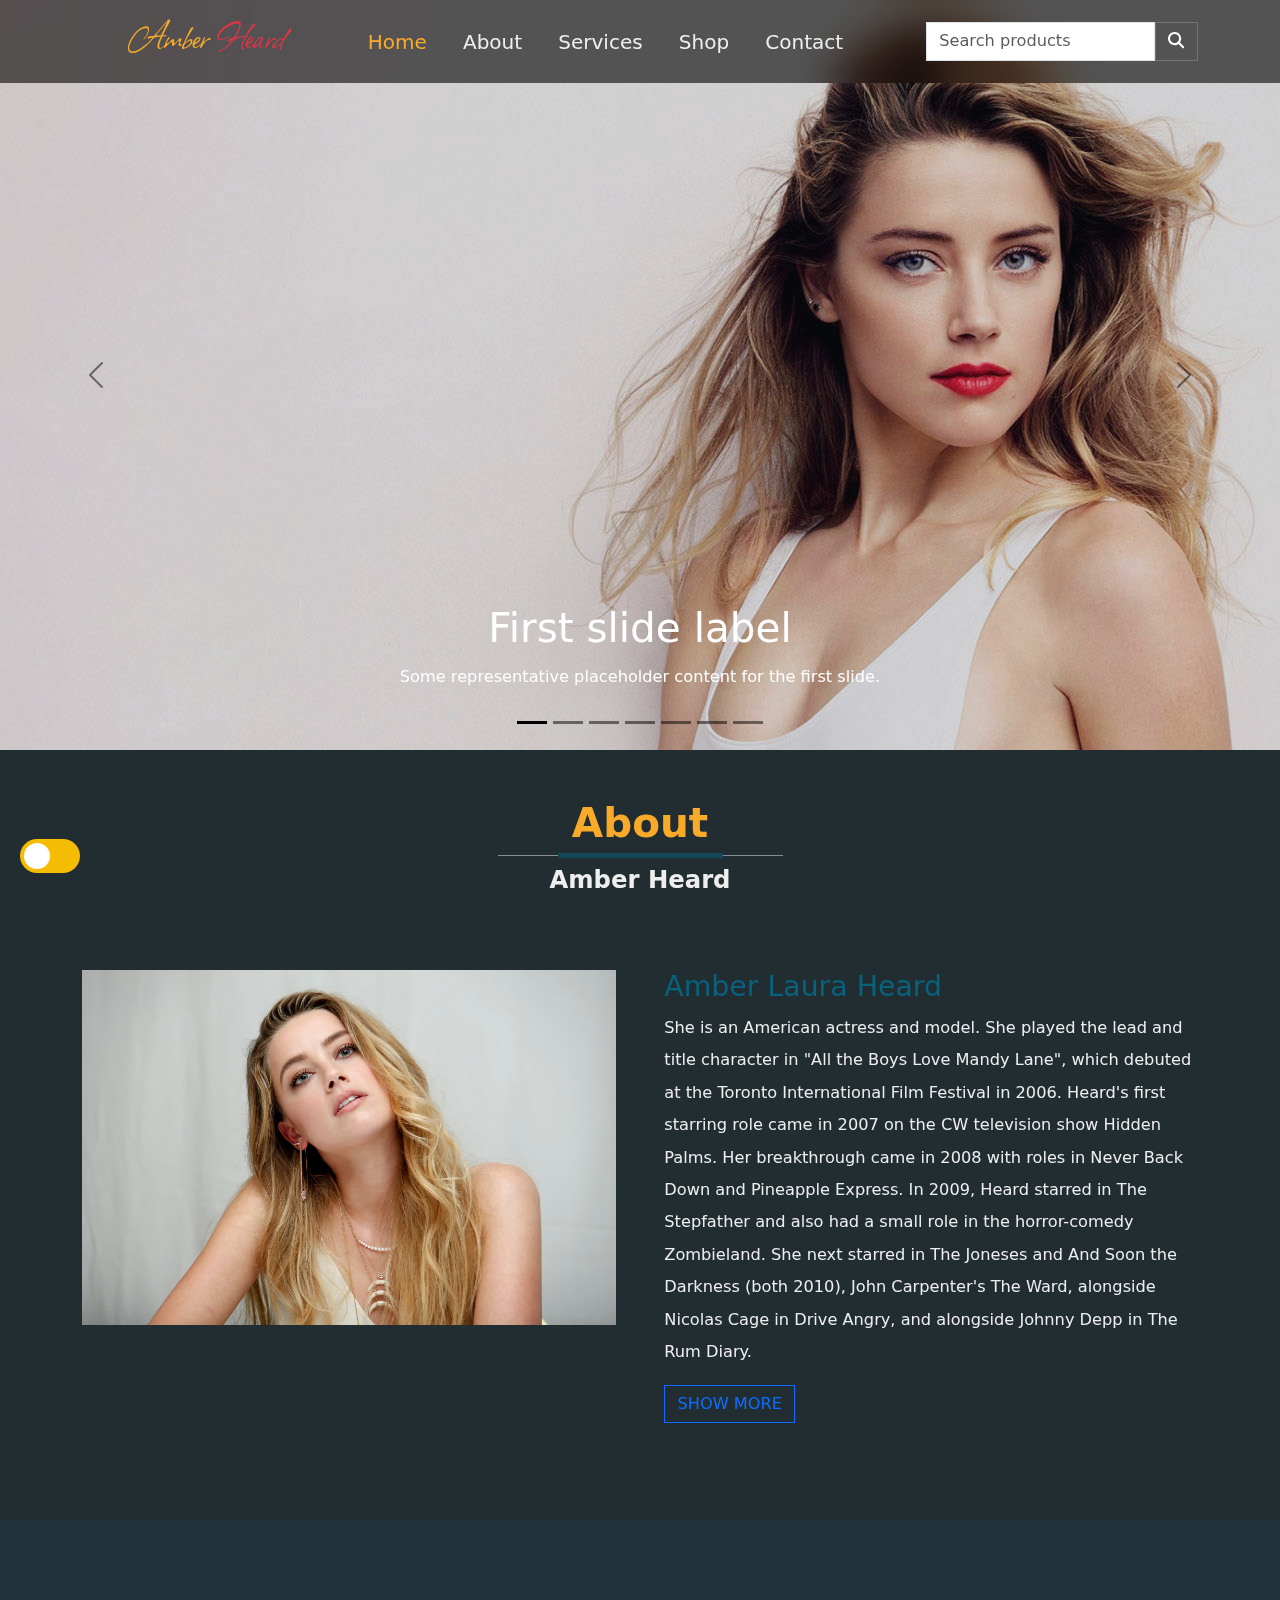
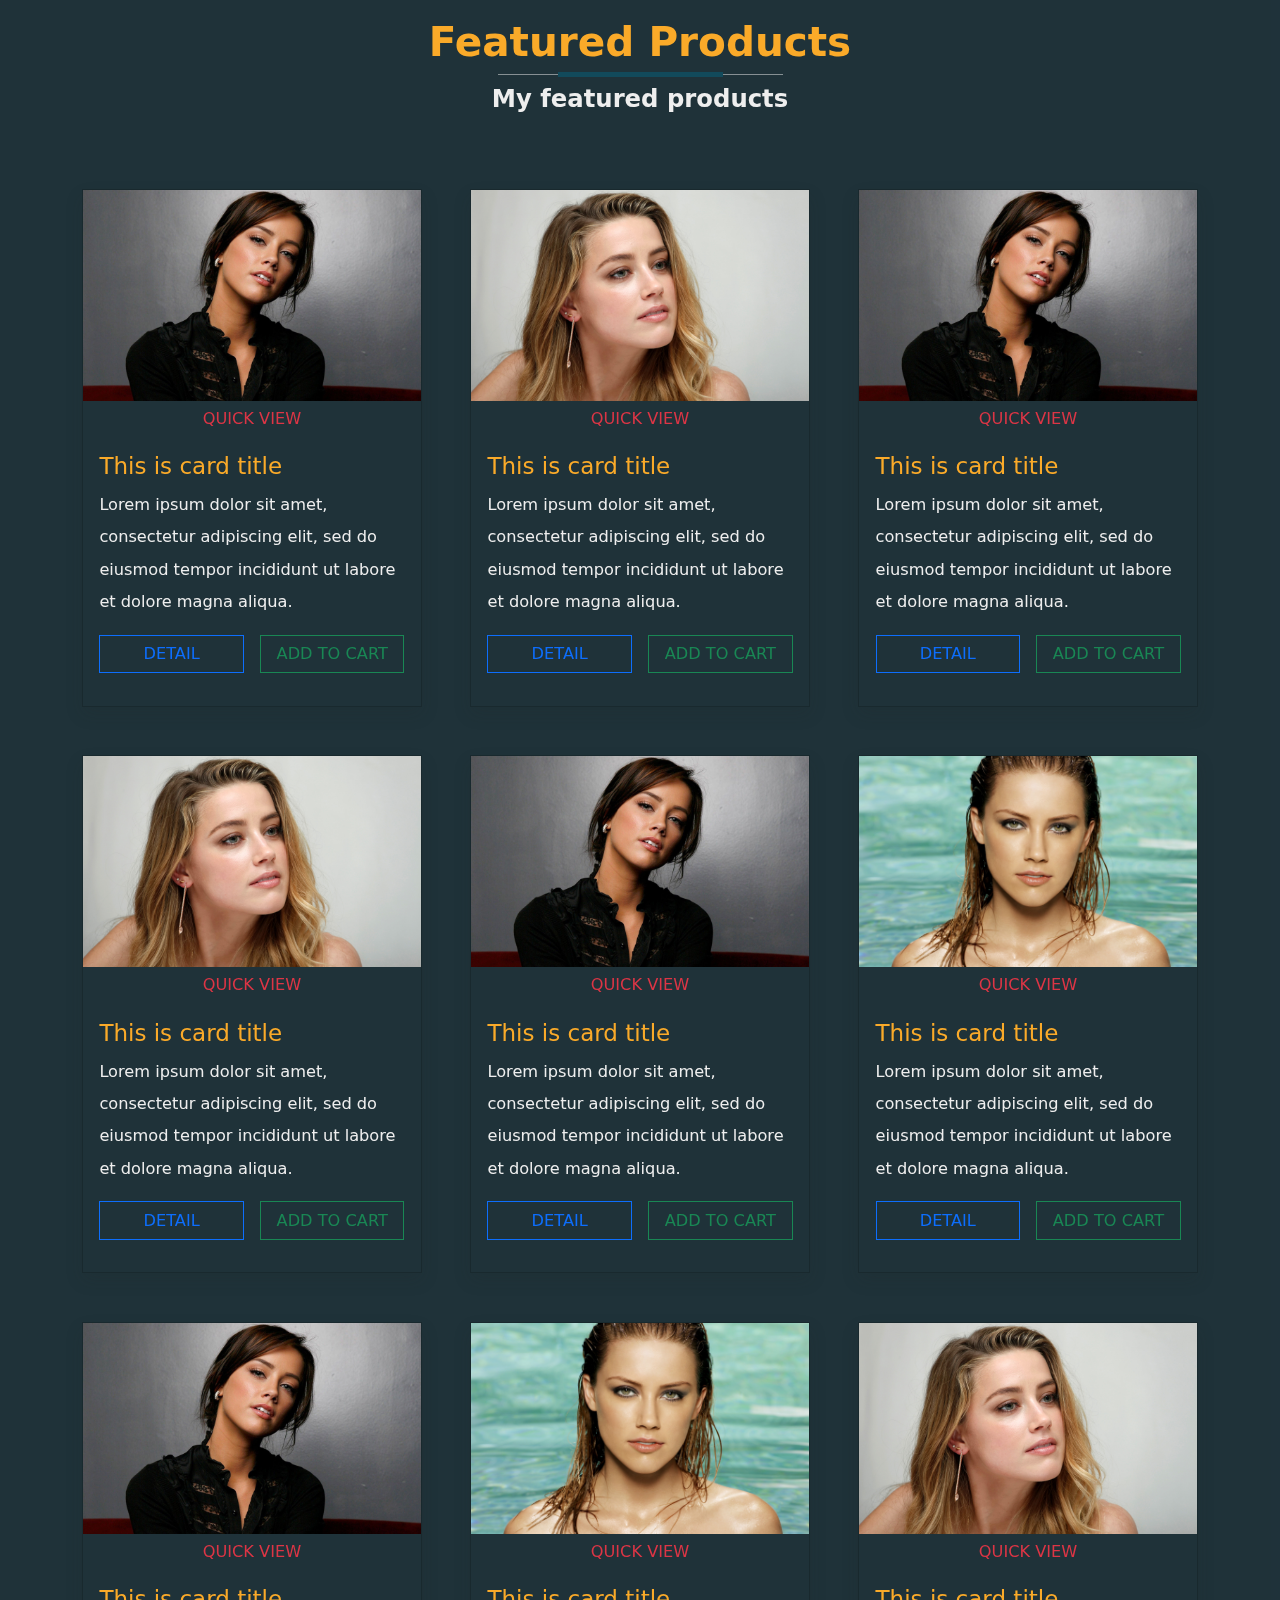
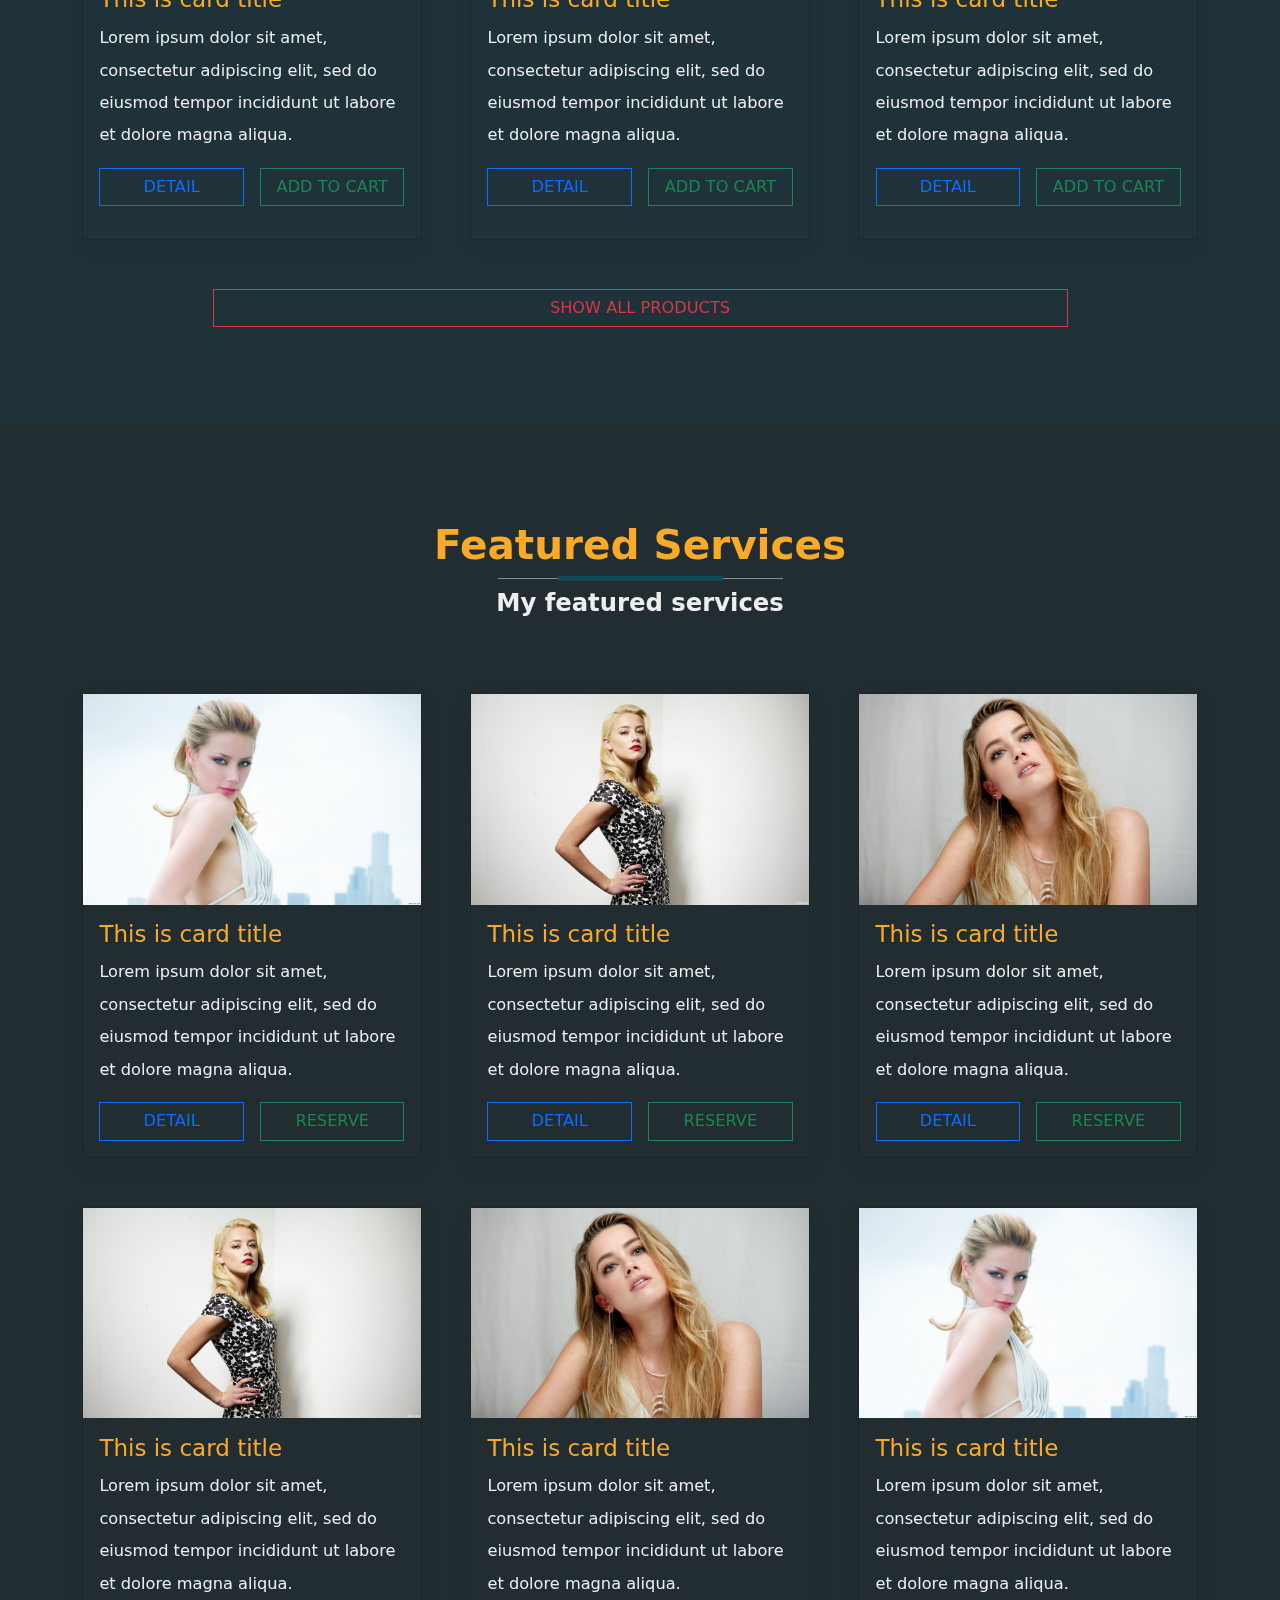
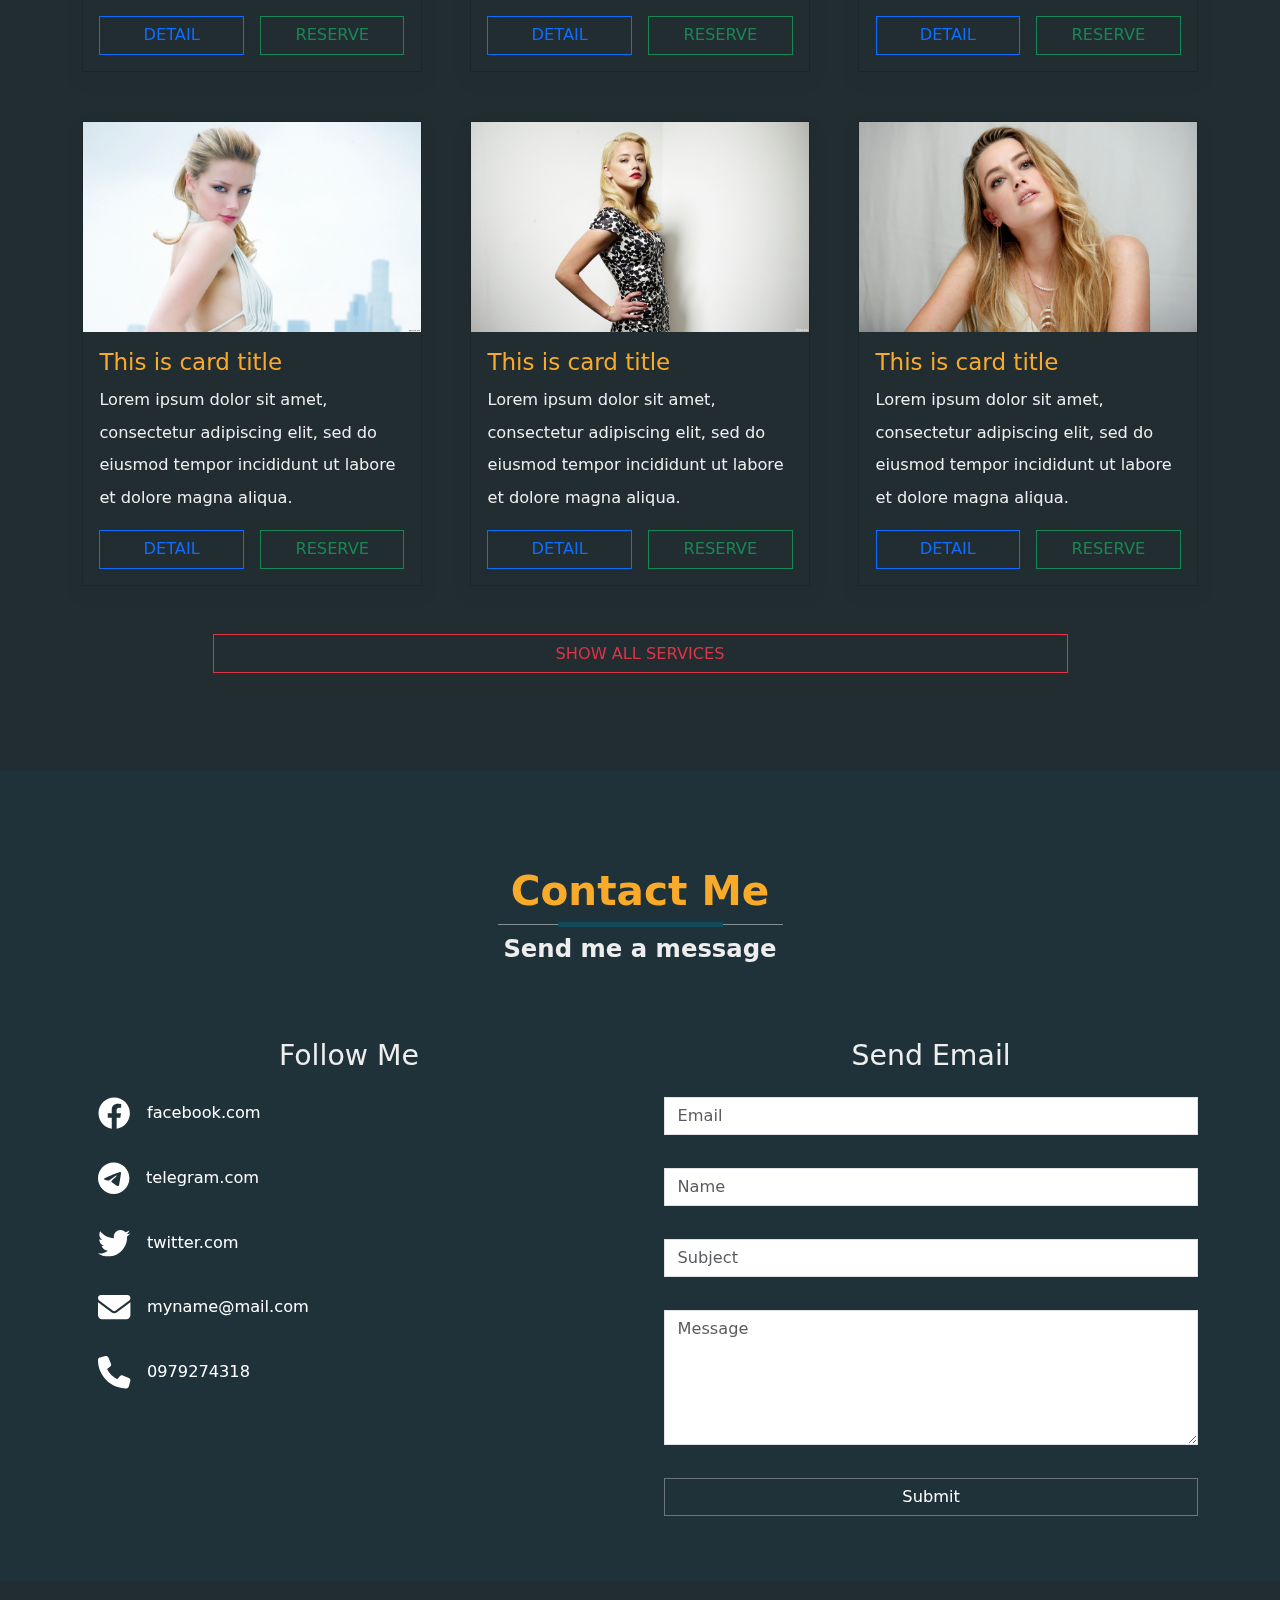
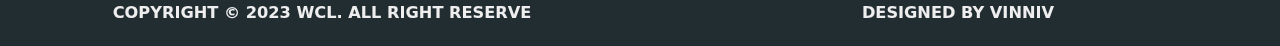
==== commit 7ba8bb19: "gsss" ====
--- a/index.html
+++ b/index.html
@@ -5,11 +5,11 @@
     <meta charset="UTF-8">
     <meta http-equiv="X-UA-Compatible" content="IE=edge">
     <meta name="viewport" content="width=device-width, initial-scale=1.0">
-    <link rel="stylesheet" href="../css/bootstrap.min.css">
-    <link rel="stylesheet" href="../css/style.css">
-    <link rel="stylesheet" href="../css/toggle-mode.css">
-    <link rel="stylesheet" href="../libs/font-awesome/css/all.min.css" class="rel">
-    <link rel="stylesheet" href="../libs/animate/css/animate.min.css" class="rel">
+    <link rel="stylesheet" href="./css/bootstrap.min.css">
+    <link rel="stylesheet" href="./css/style.css">
+    <link rel="stylesheet" href="./css/toggle-mode.css">
+    <link rel="stylesheet" href="./libs/font-awesome/css/all.min.css" class="rel">
+    <link rel="stylesheet" href="./libs/animate/css/animate.min.css" class="rel">
     <title>Our CMS</title>
 </head>
 
@@ -20,7 +20,7 @@
                 <div class="row">
                     <nav class="navbar navbar-expand-lg">
                         <div class="container">
-                            <a id="logo" class="navbar-brand fw-bolder" href="./index.html">
+                            <a id="logo" class="navbar-brand fw-bolder" href="index.html">
                                 <h1 class="v-color-link font-alison fs-1 px-5">Amber <span
                                         class="text-danger">Heard</span></h1>
                             </a>
@@ -33,23 +33,23 @@
                                 <ul class="navbar-nav me-auto mb-2 mb-lg-0">
                                     <li class="v-nav-item nav-item">
                                         <a class="v-nav-link nav-link v-active active" aria-current="page"
-                                            href="./index.html">Home</a>
+                                            href="index.html">Home</a>
                                     </li>
                                     <li class="v-nav-item nav-item ">
-                                        <a class="v-nav-link nav-link" href="./about.html">About</a>
+                                        <a class="v-nav-link nav-link" href="./html/about.html">About</a>
                                     </li>
                                     <li class="v-nav-item nav-item ">
-                                        <a class="v-nav-link nav-link" href="./services.html" role="button">
+                                        <a class="v-nav-link nav-link" href="./html/services.html" role="button">
                                             Services
                                         </a>
                                     </li>
                                     <li class="v-nav-item nav-item ">
-                                        <a class="v-nav-link nav-link" href="./shop.html" role="button">
+                                        <a class="v-nav-link nav-link" href="./html/shop.html" role="button">
                                             Shop
                                         </a>
                                     </li>
                                     <li class="v-nav-item nav-item">
-                                        <a class="v-nav-link nav-link" href="./contact.html" role="button">
+                                        <a class="v-nav-link nav-link" href="./html/contact.html" role="button">
                                             Contact
                                         </a>
                                     </li>
@@ -89,7 +89,7 @@
                         </div>
                         <div class="carousel-inner">
                             <div class="carousel-item active">
-                                <img src="../images/1.jpg" class="d-block h-100" alt="...">
+                                <img src="./images/1.jpg" class="d-block h-100" alt="...">
                                 <div class="carousel-caption d-none d-md-block">
                                     <h5 class="fs-1 text-white">First slide label</h5>
                                     <p class="text-white">Some representative placeholder content for the first slide.
@@ -97,7 +97,7 @@
                                 </div>
                             </div>
                             <div class="carousel-item">
-                                <img src="../images/2.jpg" class="d-block h-100" alt="...">
+                                <img src="./images/2.jpg" class="d-block h-100" alt="...">
                                 <div class="carousel-caption d-none d-md-block">
                                     <h5 class="fs-1 text-white">Second slide label</h5>
                                     <p class="text-white">Some representative placeholder content for the second slide.
@@ -105,7 +105,7 @@
                                 </div>
                             </div>
                             <div class="carousel-item">
-                                <img src="../images/3.jpg" class="d-block h-100" alt="...">
+                                <img src="./images/3.jpg" class="d-block h-100" alt="...">
                                 <div class="carousel-caption d-none d-md-block">
                                     <h5 class="fs-1 text-white">Third slide label</h5>
                                     <p class="text-white">Some representative placeholder content for the third slide.
@@ -113,7 +113,7 @@
                                 </div>
                             </div>
                             <div class="carousel-item">
-                                <img src="../images/4.jpg" class="d-block h-100" alt="...">
+                                <img src="./images/4.jpg" class="d-block h-100" alt="...">
                                 <div class="carousel-caption d-none d-md-block">
                                     <h5 class="fs-1 text-white">First slide label</h5>
                                     <p class="text-white">Some representative placeholder content for the first slide.
@@ -121,7 +121,7 @@
                                 </div>
                             </div>
                             <div class="carousel-item">
-                                <img src="../images/5.jpg" class="d-block h-100" alt="...">
+                                <img src="./images/5.jpg" class="d-block h-100" alt="...">
                                 <div class="carousel-caption d-none d-md-block">
                                     <h5 class="fs-1 text-white">Second slide label</h5>
                                     <p class="text-white">Some representative placeholder content for the second slide.
@@ -129,7 +129,7 @@
                                 </div>
                             </div>
                             <div class="carousel-item">
-                                <img src="../images/6.jpg" class="d-block h-100 w-auto" alt="...">
+                                <img src="./images/6.jpg" class="d-block h-100 w-auto" alt="...">
                                 <div class="carousel-caption d-none d-md-block">
                                     <h5 class="fs-1 text-white">Third slide label</h5>
                                     <p class="text-white">Some representative placeholder content for the third slide.
@@ -137,7 +137,7 @@
                                 </div>
                             </div>
                             <div class="carousel-item">
-                                <img src="../images/7.jpg" class="d-block h-100" alt="...">
+                                <img src="./images/7.jpg" class="d-block h-100" alt="...">
                                 <div class="carousel-caption d-none d-md-block">
                                     <h5 class="fs-1 text-white">Third slide label</h5>
                                     <p class="text-white">Some representative placeholder content for the third slide.
@@ -167,7 +167,7 @@
                         </div>
                         <div class="row g-5 py-5">
                             <div class="col-md-6 col-sm-12">
-                                <img src="../images/796149.jpg" alt="" width="100%">
+                                <img src="./images/796149.jpg" alt="" width="100%">
                             </div>
                             <div class="col-md-6 col-sm-12 ">
                                 <h3 class="v-color-title fs-3 ">Amber Laura Heard</h3>
@@ -202,7 +202,7 @@
                                     <!--Start Item-->
                                     <div class="col-sm-12 col-md-6 col-lg-4">
                                         <div class="card rounded-0 bg-transparent shadow">
-                                            <img src="../images/p1.jpg" alt="" width="100%" height="auto" />
+                                            <img src="./images/p4.jpg" alt="" width="100%" height="auto" />
                                             <div class="card-body pt-0 px-0">
                                                 <button type="button"
                                                     class="btn btn-outline-danger border-0 rounded-0 w-100 text-uppercase"
@@ -236,7 +236,7 @@
                                     <!--Start Item-->
                                     <div class="col-sm-12 col-md-6 col-lg-4">
                                         <div class="card rounded-0 bg-transparent shadow">
-                                            <img src="../images/p2.jpg" alt="" width="100%" height="auto" />
+                                            <img src="./images/p2.jpg" alt="" width="100%" height="auto" />
                                             <div class="card-body pt-0 px-0">
                                                 <button type="button"
                                                     class="btn btn-outline-danger border-0 rounded-0 w-100 text-uppercase"
@@ -271,7 +271,7 @@
                                     <!--Start Item-->
                                     <div class="col-sm-12 col-md-6 col-lg-4">
                                         <div class="card rounded-0 bg-transparent shadow">
-                                            <img src="../images/p4.jpg" alt="" width="100%" height="auto" />
+                                            <img src="./images/p4.jpg" alt="" width="100%" height="auto" />
                                             <div class="card-body pt-0 px-0">
                                                 <button type="button"
                                                     class="btn btn-outline-danger border-0 rounded-0 w-100 text-uppercase"
@@ -306,7 +306,7 @@
                                     <!--Start Item-->
                                     <div class="col-sm-12 col-md-6 col-lg-4">
                                         <div class="card rounded-0 bg-transparent shadow">
-                                            <img src="../images/p2.jpg" alt="" width="100%" height="auto" />
+                                            <img src="./images/p2.jpg" alt="" width="100%" height="auto" />
                                             <div class="card-body pt-0 px-0">
                                                 <button type="button"
                                                     class="btn btn-outline-danger border-0 rounded-0 w-100 text-uppercase"
@@ -341,7 +341,7 @@
                                     <!--Start Item-->
                                     <div class="col-sm-12 col-md-6 col-lg-4">
                                         <div class="card rounded-0 bg-transparent shadow">
-                                            <img src="../images/p4.jpg" alt="" width="100%" height="auto" />
+                                            <img src="./images/p4.jpg" alt="" width="100%" height="auto" />
                                             <div class="card-body pt-0 px-0">
                                                 <button type="button"
                                                     class="btn btn-outline-danger border-0 rounded-0 w-100 text-uppercase"
@@ -376,7 +376,7 @@
                                     <!--Start Item-->
                                     <div class="col-sm-12 col-md-6 col-lg-4">
                                         <div class="card rounded-0 bg-transparent shadow">
-                                            <img src="../images/p1.jpg" alt="" width="100%" height="auto" />
+                                            <img src="./images/p1.jpg" alt="" width="100%" height="auto" />
                                             <div class="card-body pt-0 px-0">
                                                 <button type="button"
                                                     class="btn btn-outline-danger border-0 rounded-0 w-100 text-uppercase"
@@ -411,7 +411,7 @@
                                     <!--Start Item-->
                                     <div class="col-sm-12 col-md-6 col-lg-4">
                                         <div class="card rounded-0 bg-transparent shadow">
-                                            <img src="../images/p4.jpg" alt="" width="100%" height="auto" />
+                                            <img src="./images/p4.jpg" alt="" width="100%" height="auto" />
                                             <div class="card-body pt-0 px-0">
                                                 <button type="button"
                                                     class="btn btn-outline-danger border-0 rounded-0 w-100 text-uppercase"
@@ -446,7 +446,7 @@
                                     <!--Start Item-->
                                     <div class="col-sm-12 col-md-6 col-lg-4">
                                         <div class="card rounded-0 bg-transparent shadow">
-                                            <img src="../images/p1.jpg" alt="" width="100%" height="auto" />
+                                            <img src="./images/p1.jpg" alt="" width="100%" height="auto" />
                                             <div class="card-body pt-0 px-0 border-0">
                                                 <button type="button"
                                                     class="btn btn-outline-danger border-0 rounded-0 w-100 text-uppercase"
@@ -481,7 +481,7 @@
                                     <!--Start Item-->
                                     <div class="col-sm-12 col-md-6 col-lg-4">
                                         <div class="card rounded-0 bg-transparent shadow">
-                                            <img src="../images/p2.jpg" alt="" width="100%" height="auto" />
+                                            <img src="./images/p2.jpg" alt="" width="100%" height="auto" />
                                             <div class="card-body pt-0 px-0">
                                                 <button type="button"
                                                     class="btn btn-outline-danger border-0 rounded-0 w-100 text-uppercase"
@@ -516,7 +516,7 @@
                                 </div>
                                 <!--End Featured Products List-->
                                 <div class="row py-5 justify-content-center">
-                                    <a href="./shop.html" class="btn btn-outline-danger w-75 rounded-0"><span
+                                    <a href="./html/shop.html" class="btn btn-outline-danger w-75 rounded-0"><span
                                             class="text-uppercase">Show all products</span></a>
                                 </div>
                             </div>
@@ -536,7 +536,7 @@
                                     <!--Start Item-->
                                     <div class="col-sm-12 col-md-6 col-lg-4">
                                         <div class="card rounded-0 bg-transparent shadow">
-                                            <img src="../images/s1.jpg" alt="" width="100%" height="auto" />
+                                            <img src="./images/s1.jpg" alt="" width="100%" height="auto" />
                                             <div class="card-body">
                                                 <h3 class="v-color-link">This is card title</h3>
                                                 <p class="card-text">Lorem ipsum dolor sit amet, consectetur
@@ -562,7 +562,7 @@
                                     <!--Start Item-->
                                     <div class="col-sm-12 col-md-6 col-lg-4">
                                         <div class="card rounded-0 bg-transparent shadow">
-                                            <img src="../images/s2.jpg" alt="" width="100%" height="auto" />
+                                            <img src="./images/s2.jpg" alt="" width="100%" height="auto" />
                                             <div class="card-body">
                                                 <h3 class="v-color-link">This is card title</h3>
                                                 <p class="card-text">Lorem ipsum dolor sit amet, consectetur
@@ -589,7 +589,7 @@
                                     <!--Start Item-->
                                     <div class="col-sm-12 col-md-6 col-lg-4">
                                         <div class="card rounded-0 bg-transparent shadow">
-                                            <img src="../images/s3.jpg" alt="" width="100%" height="auto" />
+                                            <img src="./images/s3.jpg" alt="" width="100%" height="auto" />
                                             <div class="card-body">
                                                 <h3 class="v-color-link">This is card title</h3>
                                                 <p class="card-text">Lorem ipsum dolor sit amet, consectetur
@@ -616,7 +616,7 @@
                                     <!--Start Item-->
                                     <div class="col-sm-12 col-md-6 col-lg-4">
                                         <div class="card rounded-0 bg-transparent shadow">
-                                            <img src="../images/s2.jpg" alt="" width="100%" height="auto" />
+                                            <img src="./images/s2.jpg" alt="" width="100%" height="auto" />
                                             <div class="card-body">
                                                 <h3 class="v-color-link">This is card title</h3>
                                                 <p class="card-text">Lorem ipsum dolor sit amet, consectetur
@@ -643,7 +643,7 @@
                                     <!--Start Item-->
                                     <div class="col-sm-12 col-md-6 col-lg-4">
                                         <div class="card rounded-0 bg-transparent shadow">
-                                            <img src="../images/s3.jpg" alt="" width="100%" height="auto" />
+                                            <img src="./images/s3.jpg" alt="" width="100%" height="auto" />
                                             <div class="card-body">
                                                 <h3 class="v-color-link">This is card title</h3>
                                                 <p class="card-text">Lorem ipsum dolor sit amet, consectetur
@@ -670,7 +670,7 @@
                                     <!--Start Item-->
                                     <div class="col-sm-12 col-md-6 col-lg-4">
                                         <div class="card rounded-0 bg-transparent shadow">
-                                            <img src="../images/s1.jpg" alt="" width="100%" height="auto" />
+                                            <img src="./images/s1.jpg" alt="" width="100%" height="auto" />
                                             <div class="card-body">
                                                 <h3 class="v-color-link">This is card title</h3>
                                                 <p class="card-text">Lorem ipsum dolor sit amet, consectetur
@@ -697,7 +697,7 @@
                                     <!--Start Item-->
                                     <div class="col-sm-12 col-md-6 col-lg-4">
                                         <div class="card rounded-0 bg-transparent shadow">
-                                            <img src="../images/s1.jpg" alt="" width="100%" height="auto" />
+                                            <img src="./images/s1.jpg" alt="" width="100%" height="auto" />
                                             <div class="card-body">
                                                 <h3 class="v-color-link">This is card title</h3>
                                                 <p class="card-text">Lorem ipsum dolor sit amet, consectetur
@@ -724,7 +724,7 @@
                                     <!--Start Item-->
                                     <div class="col-sm-12 col-md-6 col-lg-4">
                                         <div class="card rounded-0 bg-transparent shadow">
-                                            <img src="../images/s2.jpg" alt="" width="100%" height="auto" />
+                                            <img src="./images/s2.jpg" alt="" width="100%" height="auto" />
                                             <div class="card-body">
                                                 <h3 class="v-color-link">This is card title</h3>
                                                 <p class="card-text">Lorem ipsum dolor sit amet, consectetur
@@ -751,7 +751,7 @@
                                     <!--Start Item-->
                                     <div class="col-sm-12 col-md-6 col-lg-4">
                                         <div class="card rounded-0 bg-transparent shadow">
-                                            <img src="../images/s3.jpg" alt="" width="100%" height="auto" />
+                                            <img src="./images/s3.jpg" alt="" width="100%" height="auto" />
                                             <div class="card-body">
                                                 <h3 class="v-color-link">This is card title</h3>
                                                 <p class="card-text">Lorem ipsum dolor sit amet, consectetur
@@ -777,7 +777,7 @@
                                     <!--End Item-->
                                 </div>
                                 <div class="row py-5 justify-content-center">
-                                    <a href="./services.html" class="btn btn-outline-danger w-75 rounded-0"><span
+                                    <a href="./html/services.html" class="btn btn-outline-danger w-75 rounded-0"><span
                                             class="text-uppercase">Show all services</span></a>
                                 </div>
                             </div>
@@ -873,17 +873,17 @@
                                                 </div>
                                                 <div class="carousel-inner">
                                                     <div class="carousel-item active">
-                                                        <img src="../images/p1.jpg" class="d-block w-100" alt="...">
+                                                        <img src="./images/p1.jpg" class="d-block w-100" alt="...">
                                                     </div>
                                                     <div class="carousel-item">
-                                                        <img src="../images/p2.jpg" class="d-block w-100" alt="...">
+                                                        <img src="./images/p2.jpg" class="d-block w-100" alt="...">
                                                     </div>
                                                     <div class="carousel-item">
-                                                        <img src="../images/p3.jpg" class="d-block w-100" alt="...">
+                                                        <img src="./images/p3.jpg" class="d-block w-100" alt="...">
 
                                                     </div>
                                                     <div class="carousel-item">
-                                                        <img src="../images/p4.jpg" class="d-block w-100" alt="...">
+                                                        <img src="./images/p4.jpg" class="d-block w-100" alt="...">
                                                     </div>
                                                 </div>
                                                 <button class="carousel-control-prev" type="button" data-bs-target="#productImages"
@@ -987,10 +987,10 @@
             }, false);
         })();
     </script>
-    <script src="../js/bootstrap.bundle.min.js"></script>
-    <script src="../libs/font-awesome/js/all.min.js"></script>
-    <script src="../js/toggle-mode.js"></script>
-    <script src="../js/main.js"></script>
+    <script src="./js/bootstrap.bundle.min.js"></script>
+    <script src="./libs/font-awesome/js/all.min.js"></script>
+    <script src="./js/toggle-mode.js"></script>
+    <script src="./js/main.js"></script>
 </body>
 
-</html>+</html>
